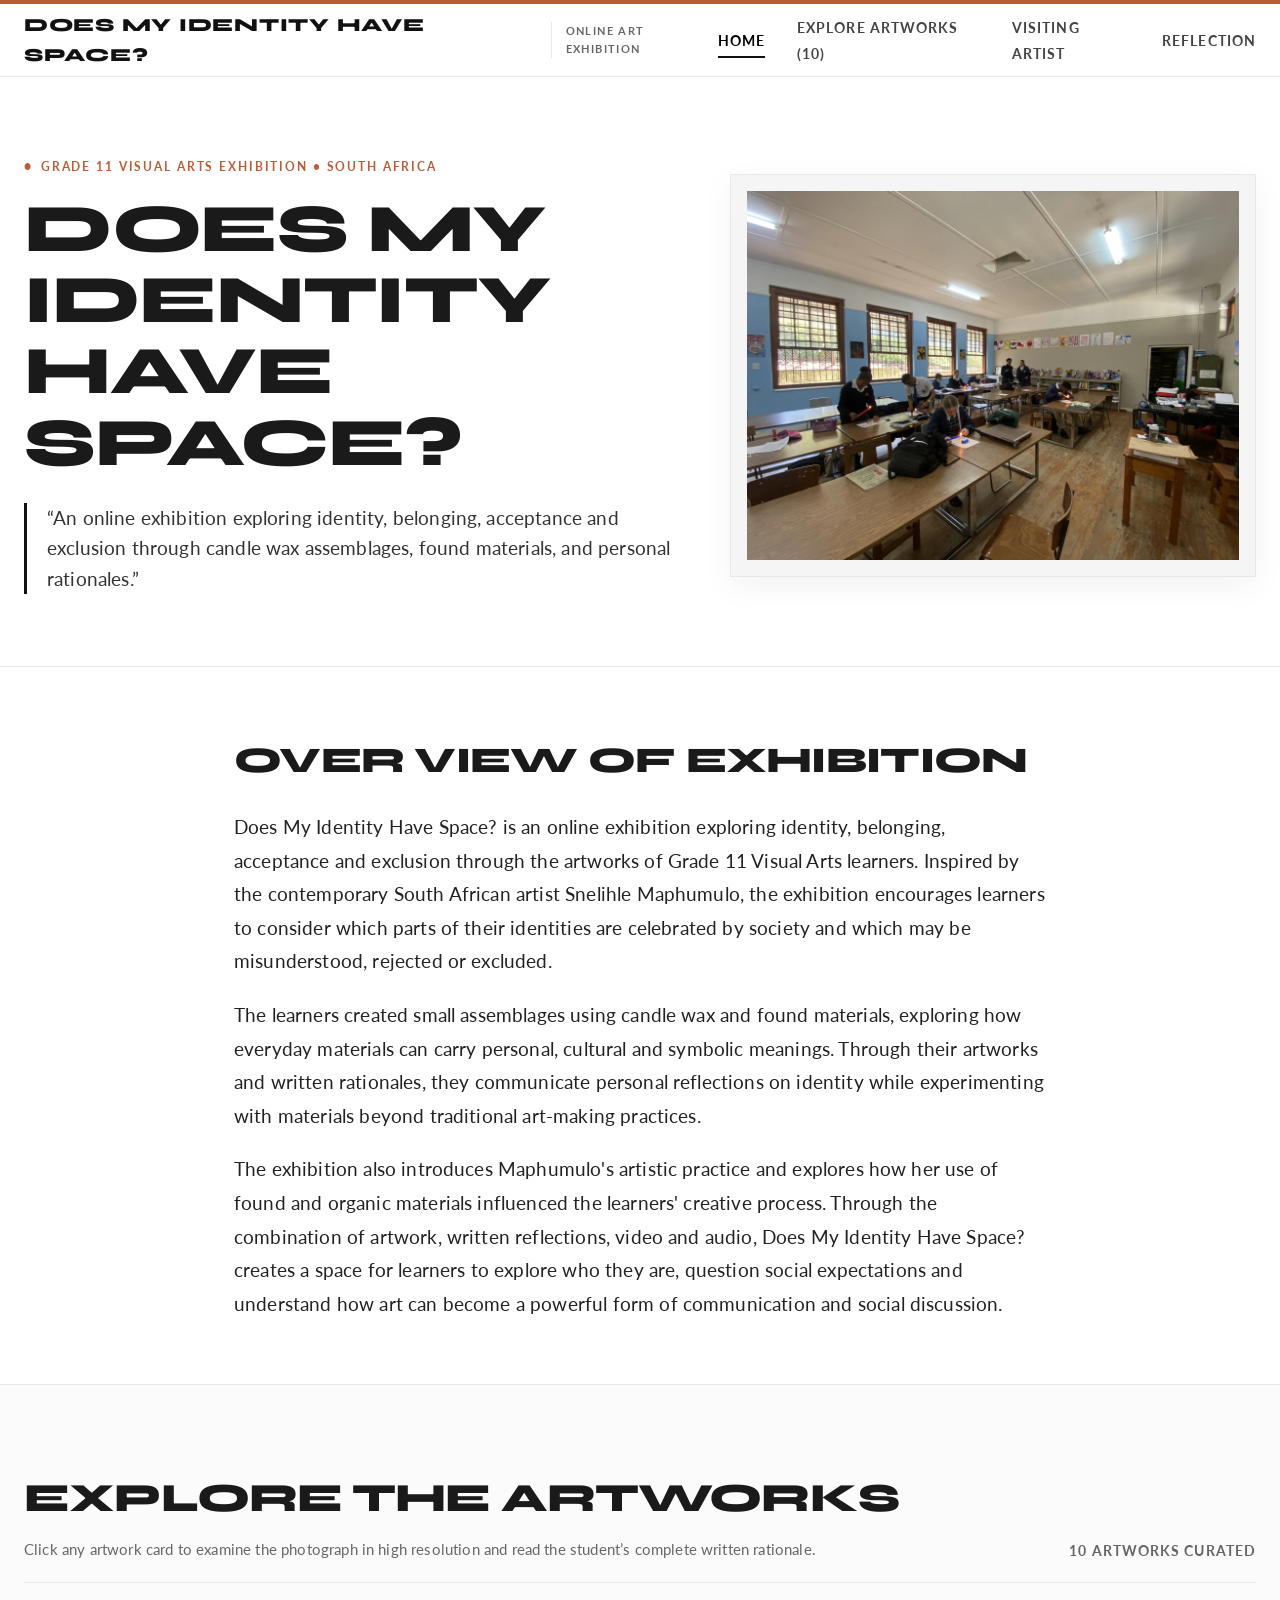
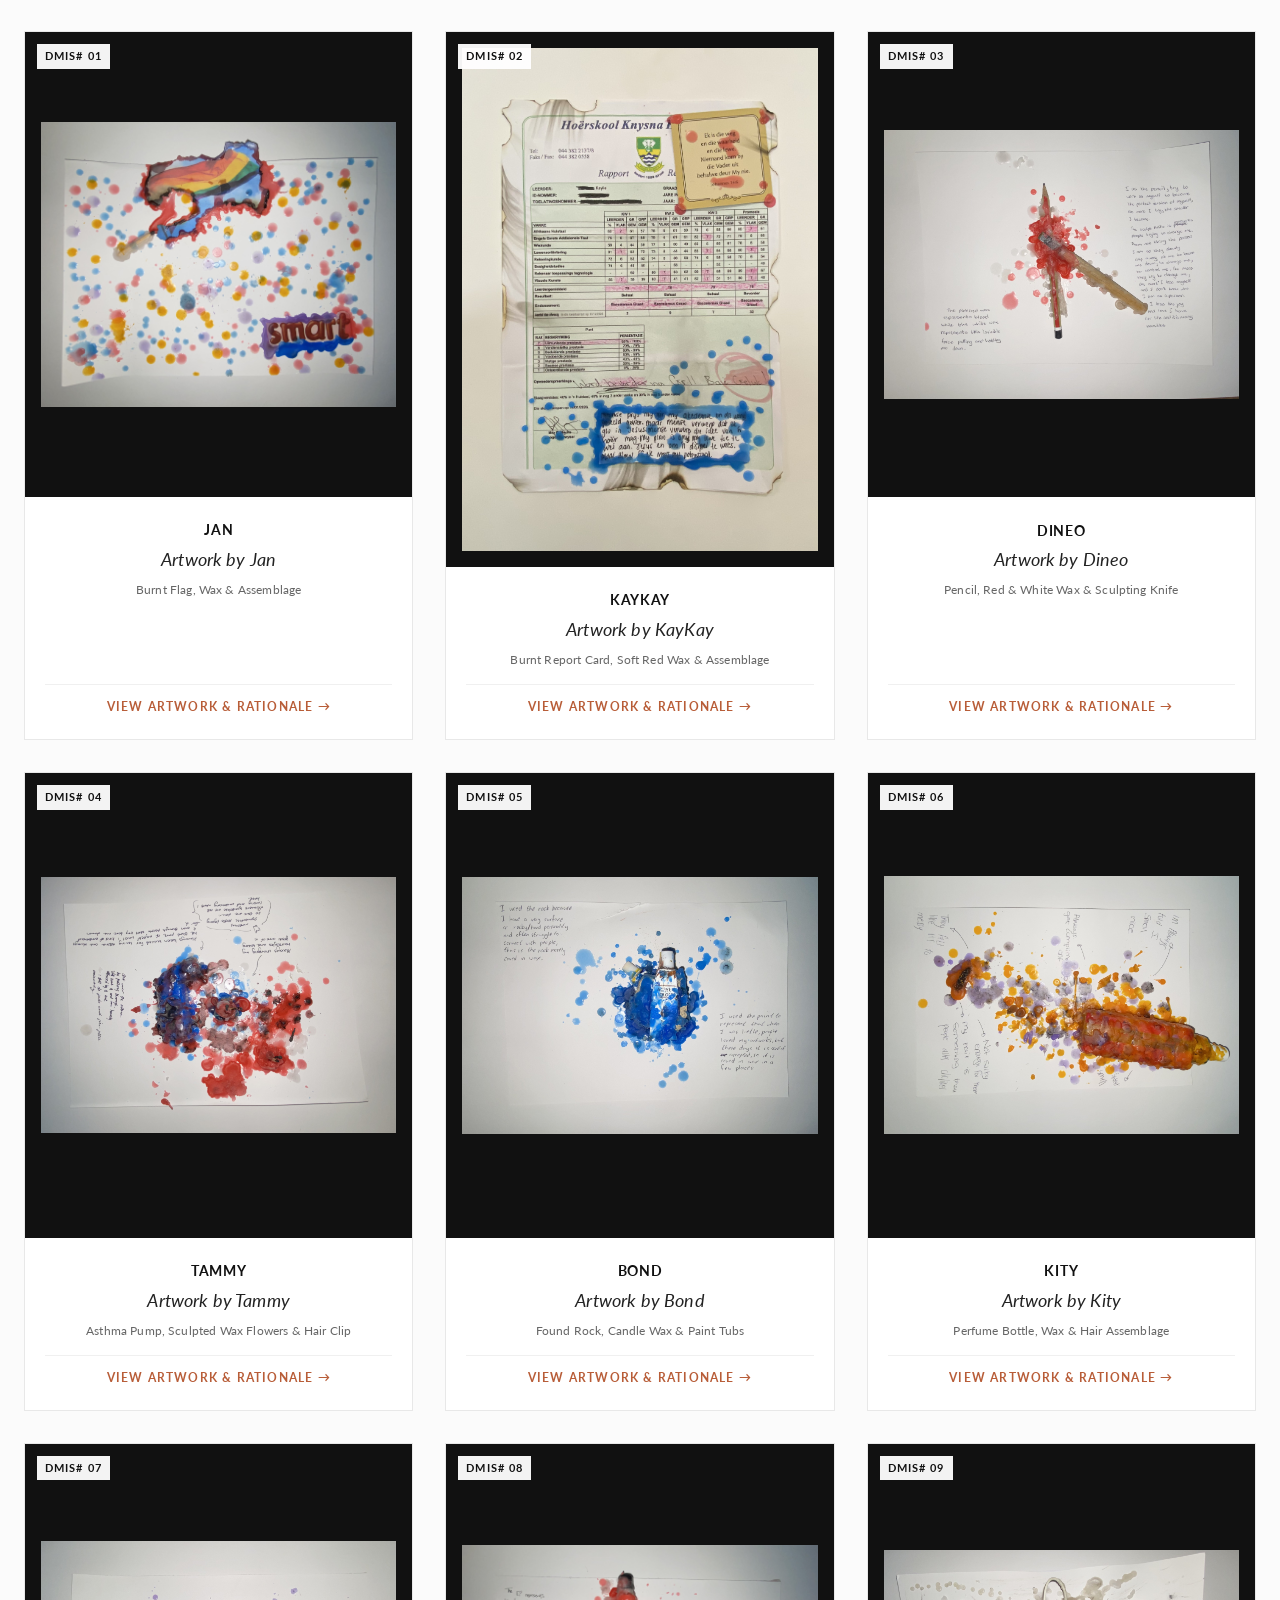
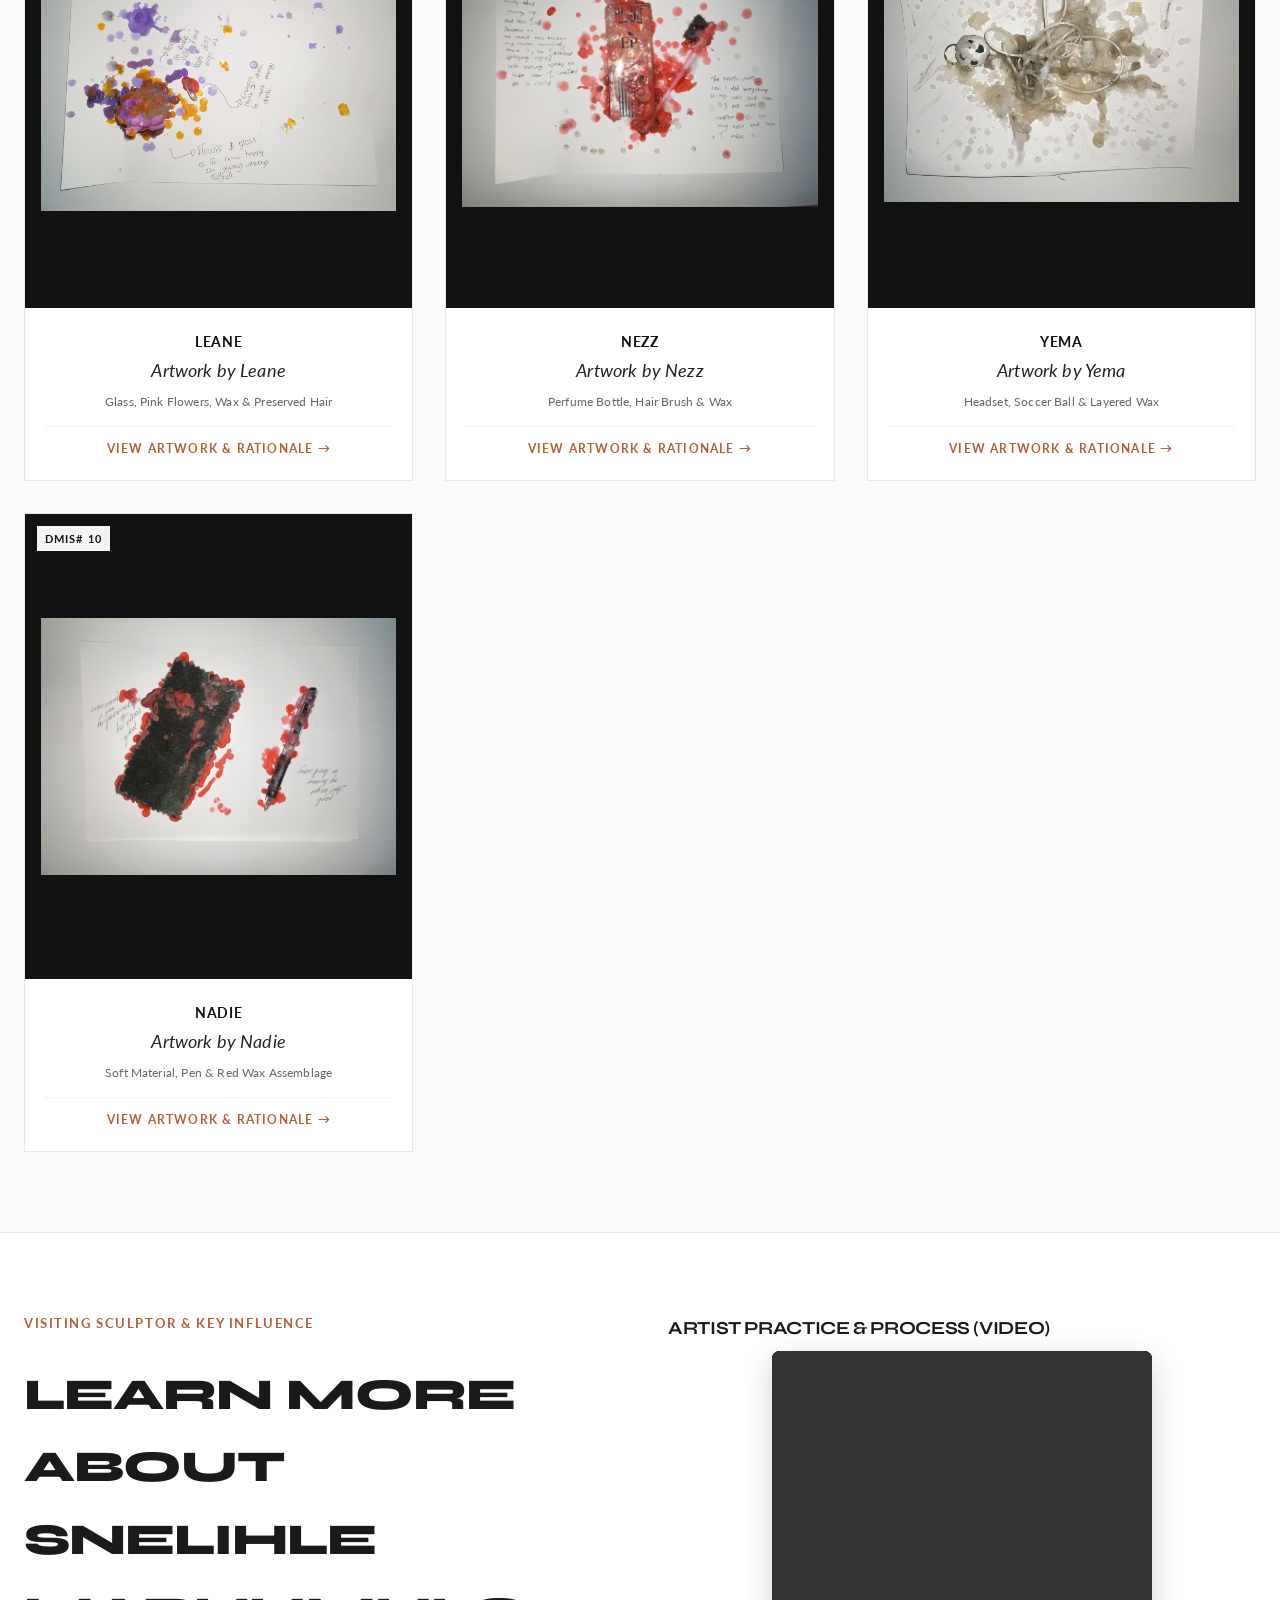
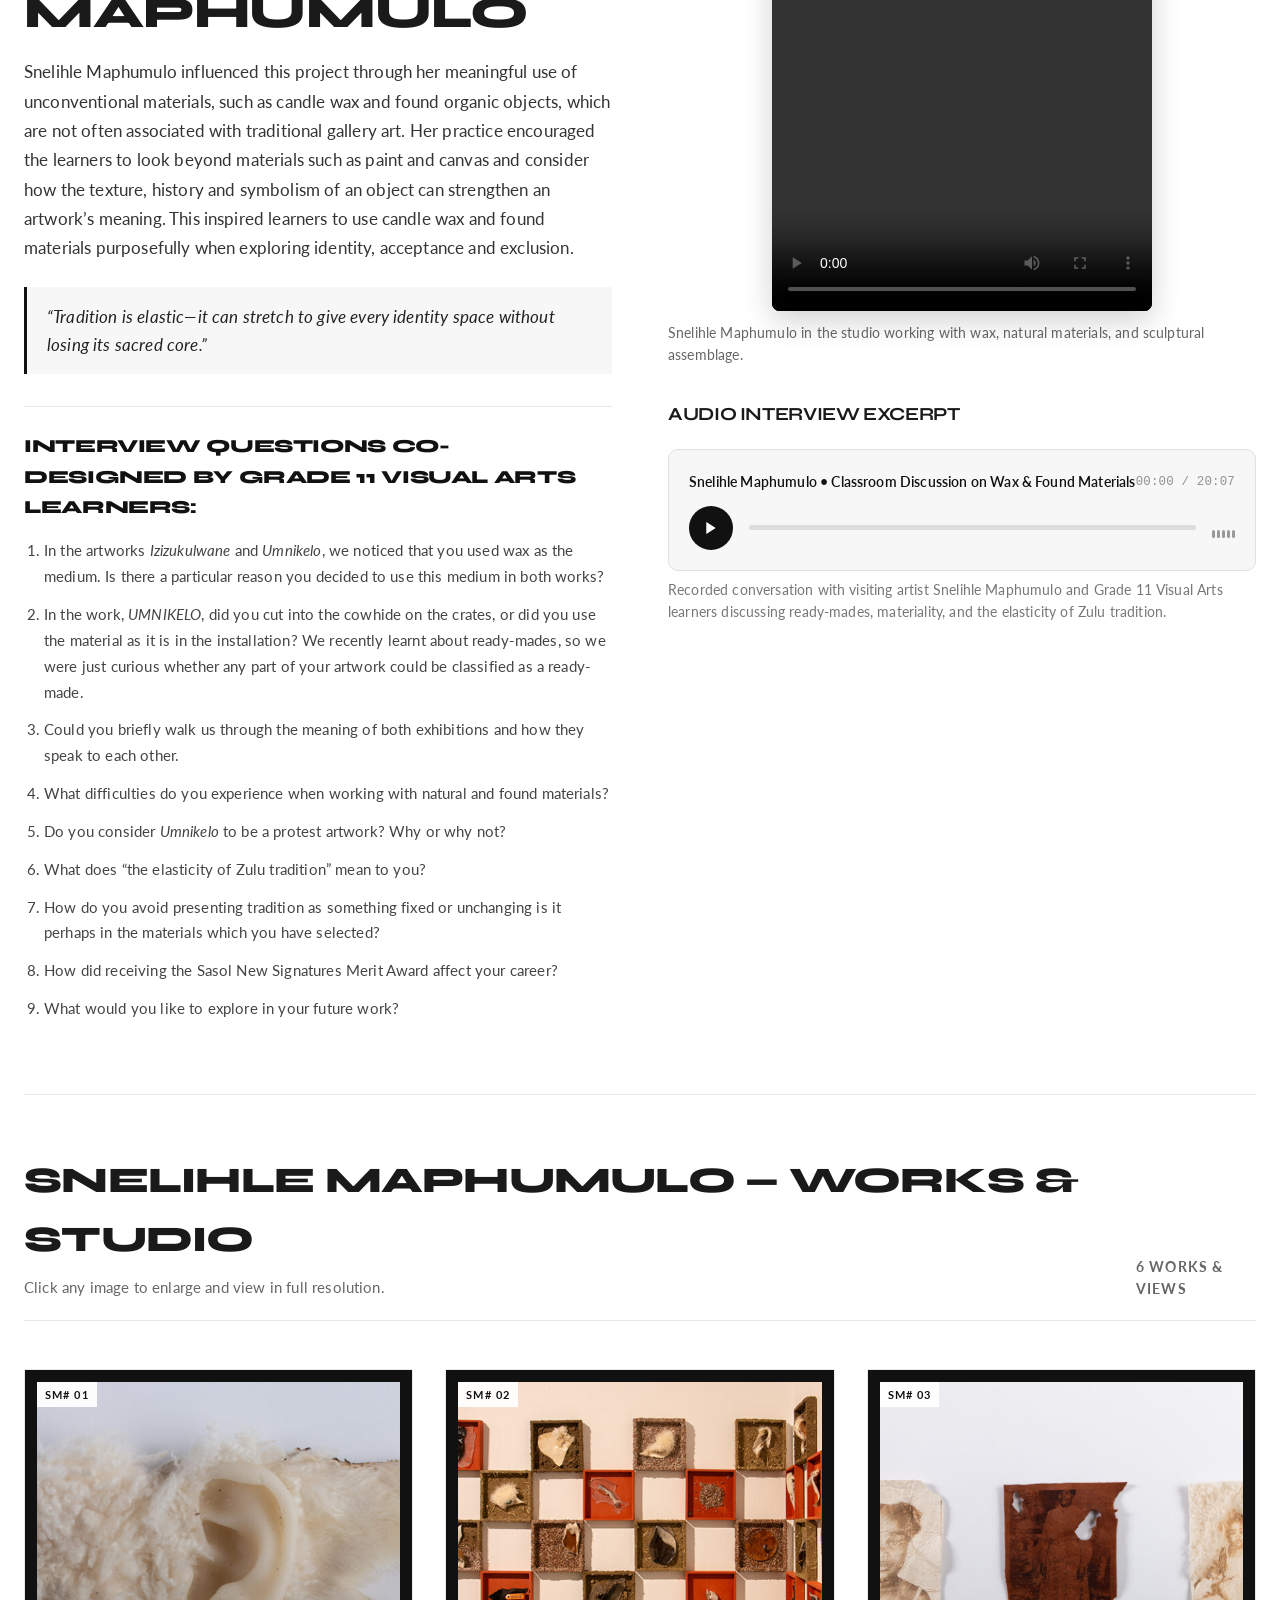
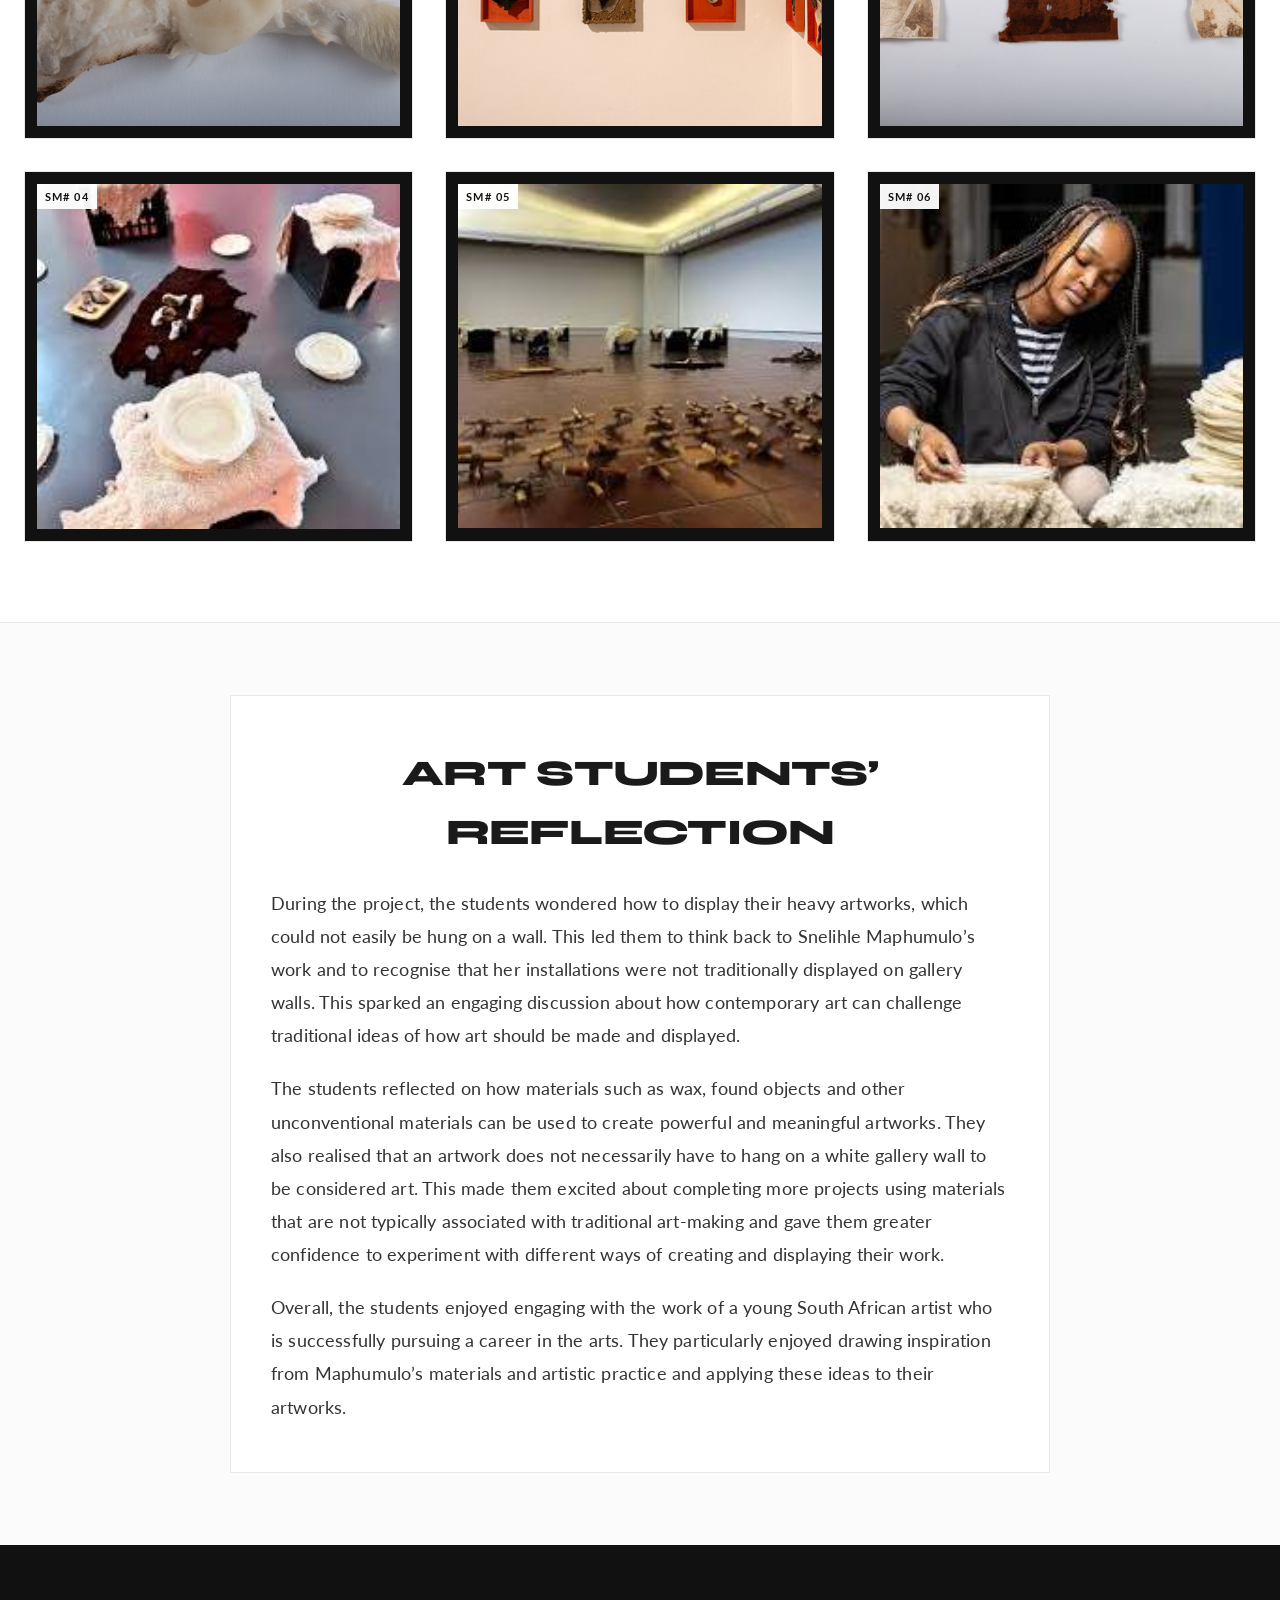
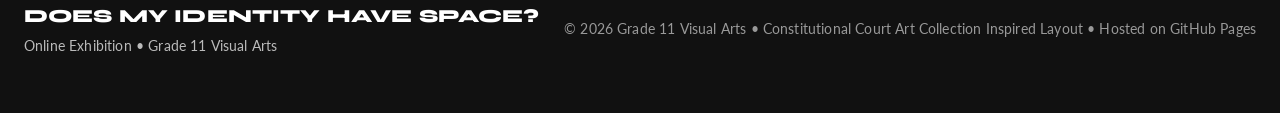
==== index-option1.html @ d1a99295 "Prepare site for GitHub Pages deployment" ====
<!DOCTYPE html>
<html lang="en">
<head>
  <meta charset="UTF-8">
  <meta name="viewport" content="width=device-width, initial-scale=1.0">
  <title>Does My Identity Have Space? | Online Exhibition</title>
  <meta name="description" content="Online exhibition exploring identity, belonging, acceptance and exclusion through the artworks of Grade 11 Visual Arts learners, inspired by sculptor Snelihle Maphumulo.">
  
  <!-- CSS Stylesheets -->
  <link rel="stylesheet" href="css/shared.css">
  <link rel="stylesheet" href="css/option1.css">
</head>
<body class="theme-option1">

  <!-- CCAC Top Brand Stripe -->
  <div class="ccac-top-stripe"></div>

  <!-- Clean Minimal Header -->
  <header class="ccac-header">
    <div class="container ccac-nav-inner">
      <a href="index-option1.html" class="ccac-brand">
        <span class="ccac-brand-logo">Does My Identity Have Space?</span>
        <span class="ccac-brand-badge">Online Art Exhibition</span>
      </a>

      <nav aria-label="Main Navigation">
        <ul class="ccac-nav-links">
          <li><a href="index-option1.html" class="active">Home</a></li>
          <li><a href="#artworks">Explore Artworks (10)</a></li>
          <li><a href="#artist">Visiting Artist</a></li>
          <li><a href="#reflection">Reflection</a></li>
        </ul>
      </nav>
    </div>
  </header>

  <!-- CCAC Inspired Minimal Hero -->
  <section class="ccac-hero" id="hero">
    <div class="container ccac-hero-grid">
      <div>
        <div class="ccac-kicker">
          <span>●</span> Grade 11 Visual Arts Exhibition • South Africa
        </div>
        <h1 class="ccac-hero-title">Does My Identity Have Space?</h1>
        <p class="ccac-hero-quote">
          “An online exhibition exploring identity, belonging, acceptance and exclusion through candle wax assemblages, found materials, and personal rationales.”
        </p>
      </div>

      <div class="ccac-hero-visual">
        <picture>
          <source srcset="assets/images/artist/top-image.webp" type="image/webp">
          <img src="assets/images/artist/top-image.jpg" alt="Grade 11 Visual Arts learners working with candle wax in the art studio">
        </picture>
      </div>
    </div>
  </section>

  <!-- Over View of Exhibition (Verbatim 3 Paragraphs from Document) -->
  <section class="ccac-overview" id="overview">
    <div class="container ccac-overview-inner">
      <h2>Over View of Exhibition</h2>
      <div style="display: flex; flex-direction: column; gap: 1.25rem;">
        <p class="ccac-overview-lead">
          Does My Identity Have Space? is an online exhibition exploring identity, belonging, acceptance and exclusion through the artworks of Grade 11 Visual Arts learners. Inspired by the contemporary South African artist Snelihle Maphumulo, the exhibition encourages learners to consider which parts of their identities are celebrated by society and which may be misunderstood, rejected or excluded.
        </p>
        <p class="ccac-overview-lead">
          The learners created small assemblages using candle wax and found materials, exploring how everyday materials can carry personal, cultural and symbolic meanings. Through their artworks and written rationales, they communicate personal reflections on identity while experimenting with materials beyond traditional art-making practices.
        </p>
        <p class="ccac-overview-lead">
          The exhibition also introduces Maphumulo's artistic practice and explores how her use of found and organic materials influenced the learners' creative process. Through the combination of artwork, written reflections, video and audio, Does My Identity Have Space? creates a space for learners to explore who they are, question social expectations and understand how art can become a powerful form of communication and social discussion.
        </p>
      </div>
    </div>
  </section>

  <!-- Explore the Artworks Section (10 Student Artworks with Verbatim Rationales) -->
  <section class="ccac-artworks-section" id="artworks">
    <div class="container">
      <div class="ccac-section-header">
        <div>
          <h2>Explore the Artworks</h2>
          <p style="color: var(--ccac-muted); font-size: 0.95rem; margin-top: 0.35rem;">
            Click any artwork card to examine the photograph in high resolution and read the student’s complete written rationale.
          </p>
        </div>
        <div class="ccac-section-count">
          10 Artworks Curated
        </div>
      </div>

      <div class="ccac-catalog-grid">

        <!-- Artwork 01: Jan -->
        <article class="ccac-card" data-artwork-id="01">
          <div class="ccac-card-media">
            <img src="assets/images/artworks/student-01-jan.jpg" alt="Artwork by Jan">
            <span class="ccac-card-id-tag">DMIS# 01</span>
          </div>
          <div class="ccac-card-body">
            <div class="ccac-card-artist">Jan</div>
            <div class="ccac-card-title">Artwork by Jan</div>
            <div class="ccac-card-medium">Burnt Flag, Wax &amp; Assemblage</div>
            <div class="ccac-card-action">View Artwork &amp; Rationale &rarr;</div>
          </div>
        </article>

        <!-- Artwork 02: KayKay -->
        <article class="ccac-card" data-artwork-id="02">
          <div class="ccac-card-media">
            <img src="assets/images/artworks/student-02-kaykay.jpg" alt="Artwork by KayKay">
            <span class="ccac-card-id-tag">DMIS# 02</span>
          </div>
          <div class="ccac-card-body">
            <div class="ccac-card-artist">KayKay</div>
            <div class="ccac-card-title">Artwork by KayKay</div>
            <div class="ccac-card-medium">Burnt Report Card, Soft Red Wax &amp; Assemblage</div>
            <div class="ccac-card-action">View Artwork &amp; Rationale &rarr;</div>
          </div>
        </article>

        <!-- Artwork 03: Dineo -->
        <article class="ccac-card" data-artwork-id="03">
          <div class="ccac-card-media">
            <img src="assets/images/artworks/student-03-dineo.jpg" alt="Artwork by Dineo">
            <span class="ccac-card-id-tag">DMIS# 03</span>
          </div>
          <div class="ccac-card-body">
            <div class="ccac-card-artist">Dineo</div>
            <div class="ccac-card-title">Artwork by Dineo</div>
            <div class="ccac-card-medium">Pencil, Red &amp; White Wax &amp; Sculpting Knife</div>
            <div class="ccac-card-action">View Artwork &amp; Rationale &rarr;</div>
          </div>
        </article>

        <!-- Artwork 04: Tammy -->
        <article class="ccac-card" data-artwork-id="04">
          <div class="ccac-card-media">
            <img src="assets/images/artworks/student-04-tammy.jpg" alt="Artwork by Tammy">
            <span class="ccac-card-id-tag">DMIS# 04</span>
          </div>
          <div class="ccac-card-body">
            <div class="ccac-card-artist">Tammy</div>
            <div class="ccac-card-title">Artwork by Tammy</div>
            <div class="ccac-card-medium">Asthma Pump, Sculpted Wax Flowers &amp; Hair Clip</div>
            <div class="ccac-card-action">View Artwork &amp; Rationale &rarr;</div>
          </div>
        </article>

        <!-- Artwork 05: Bond -->
        <article class="ccac-card" data-artwork-id="05">
          <div class="ccac-card-media">
            <img src="assets/images/artworks/student-05-bond.jpg" alt="Artwork by Bond">
            <span class="ccac-card-id-tag">DMIS# 05</span>
          </div>
          <div class="ccac-card-body">
            <div class="ccac-card-artist">Bond</div>
            <div class="ccac-card-title">Artwork by Bond</div>
            <div class="ccac-card-medium">Found Rock, Candle Wax &amp; Paint Tubs</div>
            <div class="ccac-card-action">View Artwork &amp; Rationale &rarr;</div>
          </div>
        </article>

        <!-- Artwork 06: Kity -->
        <article class="ccac-card" data-artwork-id="06">
          <div class="ccac-card-media">
            <img src="assets/images/artworks/student-06-kity.jpg" alt="Artwork by Kity">
            <span class="ccac-card-id-tag">DMIS# 06</span>
          </div>
          <div class="ccac-card-body">
            <div class="ccac-card-artist">Kity</div>
            <div class="ccac-card-title">Artwork by Kity</div>
            <div class="ccac-card-medium">Perfume Bottle, Wax &amp; Hair Assemblage</div>
            <div class="ccac-card-action">View Artwork &amp; Rationale &rarr;</div>
          </div>
        </article>

        <!-- Artwork 07: Leane -->
        <article class="ccac-card" data-artwork-id="07">
          <div class="ccac-card-media">
            <img src="assets/images/artworks/student-07-leane.jpg" alt="Artwork by Leane">
            <span class="ccac-card-id-tag">DMIS# 07</span>
          </div>
          <div class="ccac-card-body">
            <div class="ccac-card-artist">Leane</div>
            <div class="ccac-card-title">Artwork by Leane</div>
            <div class="ccac-card-medium">Glass, Pink Flowers, Wax &amp; Preserved Hair</div>
            <div class="ccac-card-action">View Artwork &amp; Rationale &rarr;</div>
          </div>
        </article>

        <!-- Artwork 08: Nezz -->
        <article class="ccac-card" data-artwork-id="08">
          <div class="ccac-card-media">
            <img src="assets/images/artworks/student-08-nezz.jpg" alt="Artwork by Nezz">
            <span class="ccac-card-id-tag">DMIS# 08</span>
          </div>
          <div class="ccac-card-body">
            <div class="ccac-card-artist">Nezz</div>
            <div class="ccac-card-title">Artwork by Nezz</div>
            <div class="ccac-card-medium">Perfume Bottle, Hair Brush &amp; Wax</div>
            <div class="ccac-card-action">View Artwork &amp; Rationale &rarr;</div>
          </div>
        </article>

        <!-- Artwork 09: Yema -->
        <article class="ccac-card" data-artwork-id="09">
          <div class="ccac-card-media">
            <img src="assets/images/artworks/student-09-yema.jpg" alt="Artwork by Yema">
            <span class="ccac-card-id-tag">DMIS# 09</span>
          </div>
          <div class="ccac-card-body">
            <div class="ccac-card-artist">Yema</div>
            <div class="ccac-card-title">Artwork by Yema</div>
            <div class="ccac-card-medium">Headset, Soccer Ball &amp; Layered Wax</div>
            <div class="ccac-card-action">View Artwork &amp; Rationale &rarr;</div>
          </div>
        </article>

        <!-- Artwork 10: Nadie -->
        <article class="ccac-card" data-artwork-id="10">
          <div class="ccac-card-media">
            <img src="assets/images/artworks/student-10-nadie.jpg" alt="Artwork by Nadie">
            <span class="ccac-card-id-tag">DMIS# 10</span>
          </div>
          <div class="ccac-card-body">
            <div class="ccac-card-artist">Nadie</div>
            <div class="ccac-card-title">Artwork by Nadie</div>
            <div class="ccac-card-medium">Soft Material, Pen &amp; Red Wax Assemblage</div>
            <div class="ccac-card-action">View Artwork &amp; Rationale &rarr;</div>
          </div>
        </article>

      </div>
    </div>
  </section>

  <!-- Visiting Artist Feature: Learn more about Snelihle Maphumulo -->
  <section class="ccac-artist-section" id="artist">
    <div class="container">
      <div class="ccac-artist-grid">
      
        <!-- Left Column: Artist Bio & Influence -->
        <div class="ccac-artist-info">
          <div class="ccac-artist-role">Visiting Sculptor &amp; Key Influence</div>
          <h2>Learn more about Snelihle Maphumulo</h2>
          
          <p>
            Snelihle Maphumulo influenced this project through her meaningful use of unconventional materials, such as candle wax and found organic objects, which are not often associated with traditional gallery art. Her practice encouraged the learners to look beyond materials such as paint and canvas and consider how the texture, history and symbolism of an object can strengthen an artwork’s meaning. This inspired learners to use candle wax and found materials purposefully when exploring identity, acceptance and exclusion.
          </p>

          <div class="ccac-quote-block">
            “Tradition is elastic—it can stretch to give every identity space without losing its sacred core.”
          </div>

          <!-- Student-Designed Interview Questions Accordion/List -->
          <div style="margin-top: 2rem; border-top: 1px solid var(--ccac-border); padding-top: 1.5rem;">
            <h3 style="font-size: 1.15rem; font-weight: 800; text-transform: uppercase; margin-bottom: 1rem; color: #111;">
              Interview Questions Co-Designed by Grade 11 Visual Arts Learners:
            </h3>
            <ol style="padding-left: 1.25rem; font-size: 0.95rem; line-height: 1.7; color: #444; display: flex; flex-direction: column; gap: 0.75rem;">
              <li>In the artworks <em>Izizukulwane</em> and <em>Umnikelo</em>, we noticed that you used wax as the medium. Is there a particular reason you decided to use this medium in both works?</li>
              <li>In the work, <em>UMNIKELO</em>, did you cut into the cowhide on the crates, or did you use the material as it is in the installation? We recently learnt about ready-mades, so we were just curious whether any part of your artwork could be classified as a ready-made.</li>
              <li>Could you briefly walk us through the meaning of both exhibitions and how they speak to each other.</li>
              <li>What difficulties do you experience when working with natural and found materials?</li>
              <li>Do you consider <em>Umnikelo</em> to be a protest artwork? Why or why not?</li>
              <li>What does “the elasticity of Zulu tradition” mean to you?</li>
              <li>How do you avoid presenting tradition as something fixed or unchanging is it perhaps in the materials which you have selected?</li>
              <li>How did receiving the Sasol New Signatures Merit Award affect your career?</li>
              <li>What would you like to explore in your future work?</li>
            </ol>
          </div>
        </div>

        <!-- Right Column: Media Embeds -->
        <div style="display: flex; flex-direction: column; gap: 2rem;">
          
          <!-- Video Player (Native Video: Video Sne making) -->
          <div>
            <h3 style="font-size: 1.15rem; font-weight: 700; margin-bottom: 0.5rem; text-transform: uppercase;">
              Artist Practice &amp; Process (Video)
            </h3>
            <div class="video-native-wrap">
              <video controls playsinline preload="metadata" class="ccac-video-player">
                <source src="assets/video/video-sne-making.mp4" type="video/mp4">
                <source src="assets/video/Video Sne making .mov" type="video/quicktime">
                Your browser does not support the video tag.
              </video>
            </div>
            <p style="font-size: 0.85rem; color: #666; margin-top: 0.65rem;">
              Snelihle Maphumulo in the studio working with wax, natural materials, and sculptural assemblage.
            </p>
          </div>

          <!-- Audio Player -->
          <div>
            <h3 style="font-size: 1.15rem; font-weight: 700; margin-bottom: 0.5rem; text-transform: uppercase;">
              Audio Interview Excerpt
            </h3>
            <div class="custom-audio-player" style="background: #f7f7f7; border-color: #e0e0e0; color: #111;">
              <audio preload="metadata" src="assets/audio/artist-interview-excerpt.mp3"></audio>
              <div class="audio-player-header">
                <div class="audio-track-title" style="color: #111;">Snelihle Maphumulo • Classroom Discussion on Wax &amp; Found Materials</div>
                <div class="audio-track-duration" style="color: #666;">00:00 / 20:07</div>
              </div>
              <div class="audio-controls-row">
                <button class="audio-play-btn" style="background: #111; color: #fff;" aria-label="Play Audio">
                  <svg width="16" height="16" viewBox="0 0 24 24" fill="currentColor"><polygon points="5,3 19,12 5,21"></polygon></svg>
                </button>
                <div class="audio-progress-container">
                  <div class="audio-progress-bar" style="background: #ddd;">
                    <div class="audio-progress-fill" style="background: var(--ccac-accent);"></div>
                  </div>
                </div>
                <div class="audio-waves">
                  <div class="audio-wave-bar" style="background: #999;"></div>
                  <div class="audio-wave-bar" style="background: #999;"></div>
                  <div class="audio-wave-bar" style="background: #999;"></div>
                  <div class="audio-wave-bar" style="background: #999;"></div>
                  <div class="audio-wave-bar" style="background: #999;"></div>
                </div>
              </div>
            </div>
            <p style="font-size: 0.85rem; color: #777; margin-top: 0.5rem;">
              Recorded conversation with visiting artist Snelihle Maphumulo and Grade 11 Visual Arts learners discussing ready-mades, materiality, and the elasticity of Zulu tradition.
            </p>
          </div>

        </div>
      </div>

      <!-- Snelihle Maphumulo Featured Works Gallery -->
      <div class="ccac-artist-gallery" style="margin-top: 4.5rem; border-top: 1px solid var(--ccac-border); padding-top: 3.5rem;">
        <div class="ccac-section-header">
          <div>
            <h3 style="font-size: 2.25rem; font-weight: 800; text-transform: uppercase;">
              Snelihle Maphumulo — Works &amp; Studio
            </h3>
            <p style="color: var(--ccac-muted); font-size: 0.95rem; margin-top: 0.35rem;">
              Click any image to enlarge and view in full resolution.
            </p>
          </div>
          <div class="ccac-section-count">
            6 Works &amp; Views
          </div>
        </div>

        <div class="ccac-catalog-grid">

          <!-- 01: Ear Sculpture -->
          <article class="ccac-card ccac-card-image-only" data-artist-work-id="s01">
            <div class="ccac-card-media">
              <img src="assets/images/artist/sne-01-ear-sculpture.jpg" alt="Izizukulwane (Detail: Sculpted Ear)">
              <span class="ccac-card-id-tag">SM# 01</span>
              <div class="ccac-card-zoom-hint">
                <svg width="18" height="18" viewBox="0 0 24 24" fill="none" stroke="currentColor" stroke-width="2"><circle cx="11" cy="11" r="8"></circle><line x1="21" y1="21" x2="16.65" y2="16.65"></line><line x1="11" y1="8" x2="11" y2="14"></line><line x1="8" y1="11" x2="14" y2="11"></line></svg>
                <span>Enlarge</span>
              </div>
            </div>
          </article>

          <!-- 02: Izizukulwane Installation -->
          <article class="ccac-card ccac-card-image-only" data-artist-work-id="s02">
            <div class="ccac-card-media">
              <img src="assets/images/artist/sne-02-izizukulwane.jpg" alt="Izizukulwane Installation View">
              <span class="ccac-card-id-tag">SM# 02</span>
              <div class="ccac-card-zoom-hint">
                <svg width="18" height="18" viewBox="0 0 24 24" fill="none" stroke="currentColor" stroke-width="2"><circle cx="11" cy="11" r="8"></circle><line x1="21" y1="21" x2="16.65" y2="16.65"></line><line x1="11" y1="8" x2="11" y2="14"></line><line x1="8" y1="11" x2="14" y2="11"></line></svg>
                <span>Enlarge</span>
              </div>
            </div>
          </article>

          <!-- 03: Photo Transfers on Hide -->
          <article class="ccac-card ccac-card-image-only" data-artist-work-id="s03">
            <div class="ccac-card-media">
              <img src="assets/images/artist/sne-03-photo-transfers.jpg" alt="Family Archive Photo Transfers on Hide">
              <span class="ccac-card-id-tag">SM# 03</span>
              <div class="ccac-card-zoom-hint">
                <svg width="18" height="18" viewBox="0 0 24 24" fill="none" stroke="currentColor" stroke-width="2"><circle cx="11" cy="11" r="8"></circle><line x1="21" y1="21" x2="16.65" y2="16.65"></line><line x1="11" y1="8" x2="11" y2="14"></line><line x1="8" y1="11" x2="14" y2="11"></line></svg>
                <span>Enlarge</span>
              </div>
            </div>
          </article>

          <!-- 04: UMNIKELO Detail -->
          <article class="ccac-card ccac-card-image-only" data-artist-work-id="s04">
            <div class="ccac-card-media">
              <img src="assets/images/artist/sne-04-umnikelo-detail.jpg" alt="UMNIKELO (Offering — Detail)">
              <span class="ccac-card-id-tag">SM# 04</span>
              <div class="ccac-card-zoom-hint">
                <svg width="18" height="18" viewBox="0 0 24 24" fill="none" stroke="currentColor" stroke-width="2"><circle cx="11" cy="11" r="8"></circle><line x1="21" y1="21" x2="16.65" y2="16.65"></line><line x1="11" y1="8" x2="11" y2="14"></line><line x1="8" y1="11" x2="14" y2="11"></line></svg>
                <span>Enlarge</span>
              </div>
            </div>
          </article>

          <!-- 05: UMNIKELO Installation -->
          <article class="ccac-card ccac-card-image-only" data-artist-work-id="s05">
            <div class="ccac-card-media">
              <img src="assets/images/artist/sne-05-umnikelo-installation.jpg" alt="UMNIKELO (Floor Installation)">
              <span class="ccac-card-id-tag">SM# 05</span>
              <div class="ccac-card-zoom-hint">
                <svg width="18" height="18" viewBox="0 0 24 24" fill="none" stroke="currentColor" stroke-width="2"><circle cx="11" cy="11" r="8"></circle><line x1="21" y1="21" x2="16.65" y2="16.65"></line><line x1="11" y1="8" x2="11" y2="14"></line><line x1="8" y1="11" x2="14" y2="11"></line></svg>
                <span>Enlarge</span>
              </div>
            </div>
          </article>

          <!-- 06: Studio Portrait -->
          <article class="ccac-card ccac-card-image-only" data-artist-work-id="s06">
            <div class="ccac-card-media">
              <img src="assets/images/artist/sne-06-portrait-studio.jpg" alt="Snelihle Maphumulo in the Studio">
              <span class="ccac-card-id-tag">SM# 06</span>
              <div class="ccac-card-zoom-hint">
                <svg width="18" height="18" viewBox="0 0 24 24" fill="none" stroke="currentColor" stroke-width="2"><circle cx="11" cy="11" r="8"></circle><line x1="21" y1="21" x2="16.65" y2="16.65"></line><line x1="11" y1="8" x2="11" y2="14"></line><line x1="8" y1="11" x2="14" y2="11"></line></svg>
                <span>Enlarge</span>
              </div>
            </div>
          </article>

        </div>
      </div>
    </div>
  </section>

  <!-- Reflection Section (Verbatim from Art Students' Reflection in Document) -->
  <section class="ccac-reflection" id="reflection">
    <div class="container">
      <div class="ccac-reflection-card">
        <h2>Art Students’ Reflection</h2>
        
        <div style="text-align: left; display: flex; flex-direction: column; gap: 1.25rem; margin-top: 1.5rem;">
          <p>
            During the project, the students wondered how to display their heavy artworks, which could not easily be hung on a wall. This led them to think back to Snelihle Maphumulo’s work and to recognise that her installations were not traditionally displayed on gallery walls. This sparked an engaging discussion about how contemporary art can challenge traditional ideas of how art should be made and displayed.
          </p>
          <p>
            The students reflected on how materials such as wax, found objects and other unconventional materials can be used to create powerful and meaningful artworks. They also realised that an artwork does not necessarily have to hang on a white gallery wall to be considered art. This made them excited about completing more projects using materials that are not typically associated with traditional art-making and gave them greater confidence to experiment with different ways of creating and displaying their work.
          </p>
          <p>
            Overall, the students enjoyed engaging with the work of a young South African artist who is successfully pursuing a career in the arts. They particularly enjoyed drawing inspiration from Maphumulo’s materials and artistic practice and applying these ideas to their artworks.
          </p>
        </div>
      </div>
    </div>
  </section>

  <!-- Clean Minimal Footer -->
  <footer class="ccac-footer" id="footer">
    <div class="container ccac-footer-inner">
      <div>
        <div style="font-family: var(--font-heading); font-size: 1.15rem; font-weight: 800; color: #fff; text-transform: uppercase;">
          Does My Identity Have Space?
        </div>
        <p style="margin-top: 0.25rem; color: #bbb;">
          Online Exhibition • Grade 11 Visual Arts
        </p>
      </div>
      <div>
        &copy; 2026 Grade 11 Visual Arts • Constitutional Court Art Collection Inspired Layout • Hosted on GitHub Pages
      </div>
    </div>
  </footer>

  <!-- Modal Lightbox / Artwork Rationale Viewer -->
  <div class="modal-overlay" id="artworkModal" role="dialog" aria-modal="true" aria-labelledby="modalTitle">
    <!-- Floating Prev/Next Buttons for Image-Only Mode -->
    <button class="modal-floating-btn modal-float-prev" id="modalFloatPrev" aria-label="Previous Image">&#8592;</button>
    <button class="modal-floating-btn modal-float-next" id="modalFloatNext" aria-label="Next Image">&#8594;</button>

    <div class="modal-card">
      <button class="modal-close-btn" id="modalCloseBtn" aria-label="Close">&times;</button>
      <div class="modal-image-col">
        <img id="modalImg" src="" alt="Artwork detailed view">
      </div>
      <div class="modal-content-col">
        <div>
          <div class="modal-meta-top">
            <span class="modal-artwork-num" id="modalNum">Artwork 01 of 10</span>
            <span class="modal-student-name" id="modalStudent">Student Artist</span>
          </div>
          <h2 class="modal-artwork-title" id="modalTitle">Artwork Title</h2>
          <div class="modal-artwork-medium" id="modalMedium">Medium</div>
          <div class="modal-rationale-heading">Student Written Rationale</div>
          <p class="modal-rationale-text" id="modalRationale">Rationale text will appear here.</p>
          <div class="modal-quote-box" id="modalQuote">“Student quote.”</div>
        </div>
        <div class="modal-nav-footer">
          <button class="modal-nav-btn" id="modalPrevBtn">&larr; Previous</button>
          <button class="modal-nav-btn" id="modalNextBtn">Next &rarr;</button>
        </div>
      </div>
    </div>
  </div>

  <script src="js/main.js"></script>
</body>
</html>
---- css/shared.css ----
/* ==========================================================================
   SHARED STYLES & FOUNDATIONS
   "Does My Identity Have Space?" Online Exhibition
   ========================================================================== */

/* Modern CSS Reset */
*, *::before, *::after {
  box-sizing: border-box;
  margin: 0;
  padding: 0;
}

html {
  scroll-behavior: smooth;
  -webkit-font-smoothing: antialiased;
  -moz-osx-font-smoothing: grayscale;
}

body {
  min-height: 100vh;
  line-height: 1.65;
  font-family: 'Inter', -apple-system, BlinkMacSystemFont, 'Segoe UI', Roboto, sans-serif;
  overflow-x: hidden;
}

img, svg {
  display: block;
  max-width: 100%;
  height: auto;
}

a {
  color: inherit;
  text-decoration: none;
  transition: all 0.25s ease;
}

button {
  font-family: inherit;
  cursor: pointer;
  border: none;
  background: none;
}

/* Accessible Screen Reader Only */
.sr-only {
  position: absolute;
  width: 1px;
  height: 1px;
  padding: 0;
  margin: -1px;
  overflow: hidden;
  clip: rect(0, 0, 0, 0);
  white-space: nowrap;
  border: 0;
}

/* Container */
.container {
  width: 100%;
  max-width: 1280px;
  margin: 0 auto;
  padding: 0 1.5rem;
}

.container-narrow {
  width: 100%;
  max-width: 960px;
  margin: 0 auto;
  padding: 0 1.5rem;
}

/* Section Spacing */
.section-padding {
  padding: 5rem 0;
}

@media (min-width: 768px) {
  .section-padding {
    padding: 7rem 0;
  }
}

/* ==========================================================================
   OPTION PREVIEW SWITCHER BAR
   ========================================================================== */
.preview-bar {
  position: fixed;
  bottom: 1.25rem;
  left: 50%;
  transform: translateX(-50%);
  z-index: 9999;
  background: rgba(18, 18, 20, 0.94);
  backdrop-filter: blur(12px);
  -webkit-backdrop-filter: blur(12px);
  border: 1px solid rgba(255, 255, 255, 0.15);
  border-radius: 9999px;
  padding: 0.45rem 0.6rem;
  box-shadow: 0 16px 40px rgba(0, 0, 0, 0.5), 0 0 0 1px rgba(255, 255, 255, 0.08);
  display: flex;
  align-items: center;
  gap: 0.5rem;
  transition: all 0.3s ease;
  max-width: 95vw;
}

.preview-bar-label {
  font-size: 0.72rem;
  font-weight: 700;
  text-transform: uppercase;
  letter-spacing: 0.08em;
  color: #a0a0ab;
  padding-left: 0.75rem;
  padding-right: 0.35rem;
  white-space: nowrap;
}

.preview-pill-group {
  display: flex;
  align-items: center;
  gap: 0.35rem;
  background: rgba(255, 255, 255, 0.06);
  padding: 0.2rem;
  border-radius: 9999px;
}

.preview-pill {
  font-size: 0.8rem;
  font-weight: 600;
  color: #d1d1db;
  padding: 0.45rem 0.95rem;
  border-radius: 9999px;
  display: inline-flex;
  align-items: center;
  gap: 0.4rem;
  transition: all 0.2s ease;
  white-space: nowrap;
}

.preview-pill:hover {
  color: #ffffff;
  background: rgba(255, 255, 255, 0.12);
}

.preview-pill.active {
  background: #ffffff;
  color: #111113;
  box-shadow: 0 2px 8px rgba(0, 0, 0, 0.2);
}

.preview-pill .dot {
  width: 6px;
  height: 6px;
  border-radius: 50%;
  background: currentColor;
}

.preview-bar-badge {
  font-size: 0.7rem;
  color: #c59b27;
  background: rgba(197, 155, 39, 0.15);
  border: 1px solid rgba(197, 155, 39, 0.3);
  padding: 0.25rem 0.6rem;
  border-radius: 9999px;
  white-space: nowrap;
  display: none;
}

@media (min-width: 860px) {
  .preview-bar-badge {
    display: inline-block;
  }
}

/* ==========================================================================
   MODAL LIGHTBOX / ARTWORK RATIONALE VIEWER
   ========================================================================== */
.modal-overlay {
  position: fixed;
  inset: 0;
  background: rgba(10, 8, 7, 0.88);
  backdrop-filter: blur(8px);
  -webkit-backdrop-filter: blur(8px);
  z-index: 10000;
  display: flex;
  align-items: center;
  justify-content: center;
  padding: 1.5rem;
  opacity: 0;
  visibility: hidden;
  transition: opacity 0.3s ease, visibility 0.3s ease;
}

.modal-overlay.active {
  opacity: 1;
  visibility: visible;
}

.modal-card {
  background: #ffffff;
  color: #181412;
  width: 100%;
  max-width: 1060px;
  max-height: 90vh;
  border-radius: 12px;
  overflow: hidden;
  display: grid;
  grid-template-columns: 1fr;
  box-shadow: 0 25px 50px -12px rgba(0, 0, 0, 0.5);
  transform: translateY(20px) scale(0.98);
  transition: transform 0.3s cubic-bezier(0.16, 1, 0.3, 1);
  position: relative;
}

@media (min-width: 860px) {
  .modal-card {
    grid-template-columns: 1.1fr 1fr;
  }
}

.modal-overlay.active .modal-card {
  transform: translateY(0) scale(1);
}

.modal-image-col {
  background: #110e0c;
  display: flex;
  align-items: center;
  justify-content: center;
  padding: 2rem;
  position: relative;
}

.modal-image-col img {
  max-height: 65vh;
  object-fit: contain;
  border-radius: 4px;
  box-shadow: 0 10px 30px rgba(0, 0, 0, 0.4);
}

.modal-content-col {
  padding: 2.5rem 2rem;
  overflow-y: auto;
  display: flex;
  flex-direction: column;
  justify-content: space-between;
}

.modal-close-btn {
  position: absolute;
  top: 1rem;
  right: 1rem;
  width: 38px;
  height: 38px;
  border-radius: 50%;
  background: rgba(0, 0, 0, 0.08);
  color: #333;
  display: flex;
  align-items: center;
  justify-content: center;
  font-size: 1.25rem;
  transition: background 0.2s ease, transform 0.2s ease;
  z-index: 10;
}

.modal-close-btn:hover {
  background: rgba(0, 0, 0, 0.15);
  transform: rotate(90deg);
}

.modal-meta-top {
  display: flex;
  align-items: center;
  justify-content: space-between;
  margin-bottom: 0.75rem;
}

.modal-artwork-num {
  font-size: 0.8rem;
  font-weight: 700;
  letter-spacing: 0.1em;
  text-transform: uppercase;
  color: #c29b38;
}

.modal-student-name {
  font-size: 0.95rem;
  font-weight: 600;
  color: #555;
}

.modal-artwork-title {
  font-size: 1.85rem;
  line-height: 1.2;
  margin-bottom: 0.5rem;
  font-weight: 700;
}

.modal-artwork-medium {
  font-size: 0.88rem;
  color: #777;
  margin-bottom: 1.5rem;
  padding-bottom: 1rem;
  border-bottom: 1px solid #eee;
}

.modal-rationale-heading {
  font-size: 0.8rem;
  text-transform: uppercase;
  letter-spacing: 0.08em;
  font-weight: 700;
  color: #333;
  margin-bottom: 0.5rem;
}

.modal-rationale-text {
  font-size: 0.96rem;
  line-height: 1.7;
  color: #3f3f46;
  margin-bottom: 1.5rem;
}

.modal-quote-box {
  background: #fbf9f6;
  border-left: 3px solid #c29b38;
  padding: 1rem 1.25rem;
  border-radius: 0 6px 6px 0;
  font-style: italic;
  font-size: 0.92rem;
  color: #4a453e;
  margin-bottom: 1.75rem;
}

.modal-nav-footer {
  display: flex;
  align-items: center;
  justify-content: space-between;
  padding-top: 1rem;
  border-top: 1px solid #eee;
}

.modal-nav-btn {
  font-size: 0.85rem;
  font-weight: 600;
  display: inline-flex;
  align-items: center;
  gap: 0.4rem;
  color: #111;
  padding: 0.5rem 0.85rem;
  border-radius: 6px;
  background: #f4f4f5;
  transition: background 0.2s ease;
}

.modal-nav-btn:hover {
  background: #e4e4e7;
}

/* --------------------------------------------------------------------------
   Image-Only Lightbox Mode (Artist Gallery - Blow Up Image Only, No Descriptions)
   -------------------------------------------------------------------------- */
.modal-overlay.image-only-mode {
  padding: 1rem;
  background: rgba(0, 0, 0, 0.94);
}

.modal-overlay.image-only-mode .modal-card {
  background: transparent;
  box-shadow: none;
  border-radius: 0;
  max-width: 95vw;
  max-height: 92vh;
  display: flex;
  align-items: center;
  justify-content: center;
  overflow: visible;
  grid-template-columns: 1fr;
}

.modal-overlay.image-only-mode .modal-content-col {
  display: none !important;
}

.modal-overlay.image-only-mode .modal-image-col {
  background: transparent;
  padding: 0;
  width: 100%;
  height: 100%;
  display: flex;
  align-items: center;
  justify-content: center;
}

.modal-overlay.image-only-mode .modal-image-col img {
  max-width: 90vw;
  max-height: 88vh;
  width: auto;
  height: auto;
  object-fit: contain;
  border-radius: 6px;
  box-shadow: 0 25px 60px rgba(0, 0, 0, 0.85);
  animation: zoomInLight 0.25s cubic-bezier(0.16, 1, 0.3, 1);
}

@keyframes zoomInLight {
  from {
    opacity: 0;
    transform: scale(0.95);
  }
  to {
    opacity: 1;
    transform: scale(1);
  }
}

.modal-overlay.image-only-mode .modal-close-btn {
  top: 1.25rem;
  right: 1.25rem;
  width: 44px;
  height: 44px;
  font-size: 1.75rem;
  background: rgba(255, 255, 255, 0.18);
  color: #ffffff;
  border: 1px solid rgba(255, 255, 255, 0.3);
  backdrop-filter: blur(8px);
  -webkit-backdrop-filter: blur(8px);
}

.modal-overlay.image-only-mode .modal-close-btn:hover {
  background: rgba(255, 255, 255, 0.35);
  color: #fff;
  transform: scale(1.1);
}

/* Floating Prev/Next Navigation for Image-Only Mode */
.modal-floating-btn {
  display: none;
  position: fixed;
  top: 50%;
  transform: translateY(-50%);
  width: 48px;
  height: 48px;
  border-radius: 50%;
  background: rgba(255, 255, 255, 0.16);
  color: #ffffff;
  border: 1px solid rgba(255, 255, 255, 0.28);
  font-size: 1.35rem;
  align-items: center;
  justify-content: center;
  cursor: pointer;
  z-index: 10002;
  backdrop-filter: blur(8px);
  -webkit-backdrop-filter: blur(8px);
  transition: background 0.2s ease, transform 0.2s ease;
}

.modal-floating-btn:hover {
  background: rgba(255, 255, 255, 0.35);
  transform: translateY(-50%) scale(1.1);
}

.modal-float-prev {
  left: 1.5rem;
}

.modal-float-next {
  right: 1.5rem;
}

.modal-overlay.image-only-mode.active .modal-floating-btn {
  display: flex;
}

@media (max-width: 640px) {
  .modal-floating-btn {
    width: 40px;
    height: 40px;
    font-size: 1.1rem;
  }
  .modal-float-prev {
    left: 0.5rem;
  }
  .modal-float-next {
    right: 0.5rem;
  }
}

/* ==========================================================================
   AUDIO PLAYER WIDGET
   ========================================================================== */
.custom-audio-player {
  background: rgba(255, 255, 255, 0.05);
  border: 1px solid rgba(255, 255, 255, 0.12);
  border-radius: 10px;
  padding: 1.25rem;
  margin-top: 1.25rem;
}

.audio-player-header {
  display: flex;
  align-items: center;
  justify-content: space-between;
  margin-bottom: 0.75rem;
}

.audio-track-title {
  font-size: 0.9rem;
  font-weight: 600;
  display: flex;
  align-items: center;
  gap: 0.5rem;
}

.audio-track-duration {
  font-size: 0.78rem;
  opacity: 0.7;
  font-family: monospace;
}

.audio-controls-row {
  display: flex;
  align-items: center;
  gap: 1rem;
}

.audio-play-btn {
  width: 44px;
  height: 44px;
  border-radius: 50%;
  display: flex;
  align-items: center;
  justify-content: center;
  transition: transform 0.2s ease, opacity 0.2s ease;
  flex-shrink: 0;
}

.audio-play-btn:hover {
  transform: scale(1.06);
}

.audio-progress-container {
  flex: 1;
  position: relative;
  cursor: pointer;
  padding: 0.5rem 0;
}

.audio-progress-bar {
  height: 5px;
  width: 100%;
  background: rgba(255, 255, 255, 0.2);
  border-radius: 3px;
  overflow: hidden;
  position: relative;
}

.audio-progress-fill {
  height: 100%;
  width: 0%;
  background: #c29b38;
  border-radius: 3px;
  transition: width 0.1s linear;
}

.audio-waves {
  display: flex;
  align-items: flex-end;
  gap: 2px;
  height: 20px;
}

.audio-wave-bar {
  width: 3px;
  height: 40%;
  background: rgba(255, 255, 255, 0.4);
  border-radius: 2px;
  transition: height 0.15s ease;
}

.custom-audio-player.playing .audio-wave-bar {
  animation: waveAnim 1.2s infinite ease-in-out alternate;
}

.custom-audio-player.playing .audio-wave-bar:nth-child(2) { animation-delay: 0.2s; }
.custom-audio-player.playing .audio-wave-bar:nth-child(3) { animation-delay: 0.4s; }
.custom-audio-player.playing .audio-wave-bar:nth-child(4) { animation-delay: 0.1s; }
.custom-audio-player.playing .audio-wave-bar:nth-child(5) { animation-delay: 0.3s; }

@keyframes waveAnim {
  0% { height: 20%; }
  100% { height: 95%; }
}

/* ==========================================================================
   HTML5 NATIVE VIDEO CONTAINER
   ========================================================================== */
.video-native-wrap {
  position: relative;
  width: 100%;
  max-width: 380px;
  margin: 0 auto;
  background: #000000;
  border-radius: 8px;
  overflow: hidden;
  box-shadow: 0 10px 30px rgba(0, 0, 0, 0.18);
}

.ccac-video-player {
  width: 100%;
  height: auto;
  aspect-ratio: 9 / 16;
  max-height: 560px;
  display: block;
  object-fit: cover;
  background: #000000;
}

/* ==========================================================================
   YOUTUBE VIDEO EMBED CONTAINER
   ========================================================================== */
.video-embed-wrap {
  position: relative;
  width: 100%;
  aspect-ratio: 16 / 9;
  border-radius: 8px;
  overflow: hidden;
  background: #000000;
  box-shadow: 0 10px 30px rgba(0, 0, 0, 0.2);
}

.video-embed-wrap iframe {
  position: absolute;
  top: 0;
  left: 0;
  width: 100%;
  height: 100%;
  border: 0;
}

.video-embed-actions {
  display: flex;
  align-items: center;
  justify-content: space-between;
  margin-top: 0.65rem;
}

.video-yt-link {
  font-size: 0.8rem;
  font-weight: 700;
  color: #b85d38;
  text-transform: uppercase;
  letter-spacing: 0.06em;
  display: inline-flex;
  align-items: center;
  gap: 0.35rem;
  transition: opacity 0.2s ease;
}

.video-yt-link:hover {
  text-decoration: underline;
  opacity: 0.85;
}

/* ==========================================================================
   YOUTUBE VIDEO PLACEHOLDER CONTAINER
   ========================================================================== */
.video-placeholder-wrap {
  position: relative;
  width: 100%;
  aspect-ratio: 16 / 9;
  border-radius: 10px;
  overflow: hidden;
  background: #0d0c0b;
  box-shadow: 0 10px 30px rgba(0, 0, 0, 0.3);
  cursor: pointer;
  display: flex;
  align-items: center;
  justify-content: center;
}

.video-placeholder-backdrop {
  position: absolute;
  inset: 0;
  background: radial-gradient(circle at center, #2e2620 0%, #120e0c 100%);
  opacity: 0.9;
}

.video-placeholder-content {
  position: relative;
  z-index: 2;
  text-align: center;
  padding: 1.5rem;
  display: flex;
  flex-direction: column;
  align-items: center;
}

.video-play-icon {
  width: 68px;
  height: 68px;
  border-radius: 50%;
  background: #ff0000;
  display: flex;
  align-items: center;
  justify-content: center;
  color: #fff;
  box-shadow: 0 4px 20px rgba(255, 0, 0, 0.4);
  transition: transform 0.25s ease, box-shadow 0.25s ease;
  margin-bottom: 1rem;
}

.video-placeholder-wrap:hover .video-play-icon {
  transform: scale(1.1);
  box-shadow: 0 6px 28px rgba(255, 0, 0, 0.6);
}

.video-placeholder-title {
  color: #ffffff;
  font-size: 1.05rem;
  font-weight: 600;
  margin-bottom: 0.25rem;
}

.video-placeholder-sub {
  color: #a0978e;
  font-size: 0.82rem;
}
---- css/option1.css ----
/* ==========================================================================
   OPTION 1: CCAC GALLERY MINIMAL (LIGHT)
   Inspired by Constitutional Court Art Collection (ccac.concourttrust.org.za)
   Clean, minimal, spacious, institutional South African art gallery
   ========================================================================== */

@import url('https://fonts.googleapis.com/css2?family=Space+Grotesk:wght@400;500;600;700&family=Syne:wght@600;700;800&family=Lato:wght@300;400;700&display=swap');

:root {
  --ccac-bg: #fbfbfb;
  --ccac-surface: #ffffff;
  --ccac-border: #e8e8e8;
  --ccac-border-dark: #111111;
  --ccac-text: #1a1a1a;
  --ccac-muted: #666666;
  --ccac-accent: #b85d38; /* Subtle ochre-terracotta from CCAC identity */
  --ccac-accent-light: #f5ede6;
  --font-heading: 'Syne', -apple-system, BlinkMacSystemFont, sans-serif;
  --font-body: 'Lato', 'Space Grotesk', sans-serif;
}

body.theme-option1 {
  background-color: var(--ccac-bg);
  color: var(--ccac-text);
  font-family: var(--font-body);
  letter-spacing: 0.01em;
}

.theme-option1 h1,
.theme-option1 h2,
.theme-option1 h3,
.theme-option1 h4 {
  font-family: var(--font-heading);
  color: var(--ccac-text);
  letter-spacing: -0.02em;
}

/* Top Institutional Bar */
.ccac-top-stripe {
  height: 4px;
  background: var(--ccac-accent);
}

/* Clean Header / Nav */
.ccac-header {
  position: sticky;
  top: 0;
  z-index: 1000;
  background: rgba(255, 255, 255, 0.98);
  backdrop-filter: blur(10px);
  border-bottom: 1px solid var(--ccac-border);
}

.ccac-nav-inner {
  display: flex;
  align-items: center;
  justify-content: space-between;
  height: 72px;
}

.ccac-brand {
  display: flex;
  align-items: center;
  gap: 0.85rem;
}

.ccac-brand-logo {
  font-family: var(--font-heading);
  font-weight: 800;
  font-size: 1.15rem;
  letter-spacing: 0.04em;
  text-transform: uppercase;
  color: #111;
}

.ccac-brand-logo span {
  color: var(--ccac-accent);
}

.ccac-brand-badge {
  font-size: 0.7rem;
  font-weight: 700;
  text-transform: uppercase;
  letter-spacing: 0.12em;
  color: var(--ccac-muted);
  border-left: 1px solid var(--ccac-border);
  padding-left: 0.85rem;
  display: none;
}

@media (min-width: 680px) {
  .ccac-brand-badge {
    display: inline-block;
  }
}

.ccac-nav-links {
  display: flex;
  align-items: center;
  gap: 2rem;
  list-style: none;
}

.ccac-nav-links a {
  font-size: 0.85rem;
  font-weight: 700;
  text-transform: uppercase;
  letter-spacing: 0.08em;
  color: #444;
  padding: 0.3rem 0;
  position: relative;
}

.ccac-nav-links a:hover,
.ccac-nav-links a.active {
  color: #000;
}

.ccac-nav-links a.active::after {
  content: '';
  position: absolute;
  bottom: -4px;
  left: 0;
  width: 100%;
  height: 2px;
  background: #111;
}

/* Minimal Hero */
.ccac-hero {
  position: relative;
  background: #ffffff;
  border-bottom: 1px solid var(--ccac-border);
  padding: 5rem 0 4.5rem 0;
}

.ccac-hero-grid {
  display: grid;
  grid-template-columns: 1fr;
  gap: 3rem;
  align-items: center;
}

@media (min-width: 860px) {
  .ccac-hero-grid {
    grid-template-columns: 1.25fr 1fr;
  }
}

.ccac-kicker {
  font-size: 0.78rem;
  font-weight: 700;
  text-transform: uppercase;
  letter-spacing: 0.15em;
  color: var(--ccac-accent);
  margin-bottom: 1rem;
  display: flex;
  align-items: center;
  gap: 0.5rem;
}

.ccac-hero-title {
  font-size: 3.25rem;
  line-height: 1.05;
  font-weight: 800;
  text-transform: uppercase;
  margin-bottom: 1.5rem;
  color: #111;
}

@media (min-width: 768px) {
  .ccac-hero-title {
    font-size: 4.25rem;
  }
}

.ccac-hero-quote {
  font-size: 1.18rem;
  line-height: 1.6;
  color: #333;
  margin-bottom: 0;
  border-left: 3px solid #111;
  padding-left: 1.25rem;
}

.ccac-meta-strip {
  display: flex;
  flex-wrap: wrap;
  gap: 2rem;
  font-size: 0.82rem;
  color: var(--ccac-muted);
  border-top: 1px solid var(--ccac-border);
  padding-top: 1.5rem;
}

.ccac-meta-item strong {
  color: #111;
}

.ccac-hero-visual {
  background: #f5f5f5;
  border: 1px solid var(--ccac-border);
  padding: 1rem;
  box-shadow: 0 10px 30px rgba(0, 0, 0, 0.05);
}

.ccac-hero-visual picture,
.ccac-hero-visual img {
  display: block;
  width: 100%;
  aspect-ratio: 4 / 3;
  object-fit: cover;
}

.ccac-hero-caption {
  font-size: 0.78rem;
  color: var(--ccac-muted);
  margin-top: 0.75rem;
  display: flex;
  justify-content: space-between;
}

/* Minimal Overview Section */
.ccac-overview {
  background: #ffffff;
  border-bottom: 1px solid var(--ccac-border);
  padding: 4rem 0;
}

.ccac-overview-inner {
  max-width: 860px;
}

.ccac-overview-inner h2 {
  font-size: 2.25rem;
  font-weight: 800;
  text-transform: uppercase;
  margin-bottom: 1.25rem;
}

.ccac-overview-lead {
  font-size: 1.2rem;
  line-height: 1.75;
  color: #222;
}

/* Artworks Collection Section (CCAC Catalog Grid) */
.ccac-artworks-section {
  padding: 5rem 0;
  background: var(--ccac-bg);
}

.ccac-section-header {
  display: flex;
  flex-direction: column;
  gap: 0.5rem;
  margin-bottom: 3rem;
  border-bottom: 1px solid var(--ccac-border);
  padding-bottom: 1.25rem;
}

@media (min-width: 768px) {
  .ccac-section-header {
    flex-direction: row;
    align-items: flex-end;
    justify-content: space-between;
  }
}

.ccac-section-header h2 {
  font-size: 2.5rem;
  font-weight: 800;
  text-transform: uppercase;
}

.ccac-section-count {
  font-size: 0.85rem;
  font-weight: 700;
  color: var(--ccac-muted);
  text-transform: uppercase;
  letter-spacing: 0.08em;
}

/* CCAC Clean Card Grid */
.ccac-catalog-grid {
  display: grid;
  grid-template-columns: 1fr;
  gap: 2rem;
}

@media (min-width: 600px) {
  .ccac-catalog-grid {
    grid-template-columns: repeat(2, 1fr);
  }
}

@media (min-width: 1024px) {
  .ccac-catalog-grid {
    grid-template-columns: repeat(3, 1fr);
  }
}

.ccac-card {
  background: #ffffff;
  border: 1px solid var(--ccac-border);
  border-radius: 0; /* CCAC signature sharp rectangular corners */
  overflow: hidden;
  transition: transform 0.25s ease, box-shadow 0.25s ease, border-color 0.25s ease;
  cursor: pointer;
  display: flex;
  flex-direction: column;
}

.ccac-card:hover {
  transform: translateY(-4px);
  border-color: #111;
  box-shadow: 0 12px 28px rgba(0, 0, 0, 0.08);
}

.ccac-card-media {
  background: #111111;
  padding: 1rem;
  display: flex;
  align-items: center;
  justify-content: center;
  aspect-ratio: 4 / 4.8;
  position: relative;
}

.ccac-card-media img {
  max-height: 100%;
  object-fit: contain;
}

.ccac-card-id-tag {
  position: absolute;
  top: 0.75rem;
  left: 0.75rem;
  background: rgba(255, 255, 255, 0.95);
  color: #111;
  font-size: 0.7rem;
  font-weight: 700;
  letter-spacing: 0.1em;
  padding: 0.2rem 0.5rem;
}

.ccac-card-body {
  padding: 1.35rem 1.25rem;
  text-align: center;
  display: flex;
  flex-direction: column;
  flex: 1;
}

.ccac-card-artist {
  font-size: 0.88rem;
  font-weight: 700;
  color: #111;
  margin-bottom: 0.2rem;
  text-transform: uppercase;
  letter-spacing: 0.05em;
}

.ccac-card-title {
  font-size: 1.1rem;
  font-style: italic;
  font-family: var(--font-body);
  color: #222;
  margin-bottom: 0.4rem;
}

.ccac-card-medium {
  font-size: 0.78rem;
  color: var(--ccac-muted);
  margin-bottom: 0.85rem;
}

.ccac-card-action {
  margin-top: auto;
  font-size: 0.75rem;
  font-weight: 700;
  text-transform: uppercase;
  letter-spacing: 0.1em;
  color: var(--ccac-accent);
  padding-top: 0.75rem;
  border-top: 1px solid #f0f0f0;
}

/* Image-Only Gallery Cards (Artist Gallery) */
.ccac-card-image-only {
  background: #111111;
  border: 1px solid var(--ccac-border);
  position: relative;
  overflow: hidden;
  cursor: pointer;
  transition: transform 0.25s ease, box-shadow 0.25s ease, border-color 0.25s ease;
}

.ccac-card-image-only:hover {
  transform: translateY(-4px);
  border-color: #111111;
  box-shadow: 0 14px 32px rgba(0, 0, 0, 0.18);
}

.ccac-card-image-only .ccac-card-media {
  aspect-ratio: 4 / 3.8;
  padding: 0.75rem;
  background: #111111;
  position: relative;
  display: flex;
  align-items: center;
  justify-content: center;
}

.ccac-card-image-only .ccac-card-media img {
  width: 100%;
  height: 100%;
  object-fit: cover;
  transition: transform 0.35s ease;
}

.ccac-card-image-only:hover .ccac-card-media img {
  transform: scale(1.035);
}

.ccac-card-zoom-hint {
  position: absolute;
  bottom: 1rem;
  right: 1rem;
  background: rgba(0, 0, 0, 0.78);
  color: #ffffff;
  padding: 0.35rem 0.75rem;
  border-radius: 4px;
  font-size: 0.75rem;
  font-weight: 700;
  letter-spacing: 0.08em;
  text-transform: uppercase;
  display: flex;
  align-items: center;
  gap: 0.4rem;
  opacity: 0;
  transform: translateY(6px);
  transition: opacity 0.25s ease, transform 0.25s ease;
  backdrop-filter: blur(4px);
  -webkit-backdrop-filter: blur(4px);
  border: 1px solid rgba(255, 255, 255, 0.2);
}

.ccac-card-image-only:hover .ccac-card-zoom-hint {
  opacity: 1;
  transform: translateY(0);
}

/* Visiting Artist Section */
.ccac-artist-section {
  background: #ffffff;
  border-top: 1px solid var(--ccac-border);
  border-bottom: 1px solid var(--ccac-border);
  padding: 5rem 0;
}

.ccac-artist-grid {
  display: grid;
  grid-template-columns: 1fr;
  gap: 3.5rem;
  align-items: start;
}

@media (min-width: 900px) {
  .ccac-artist-grid {
    grid-template-columns: 1fr 1fr;
  }
}

.ccac-artist-info h2 {
  font-size: 2.75rem;
  font-weight: 800;
  text-transform: uppercase;
  margin-bottom: 0.5rem;
}

.ccac-artist-role {
  font-size: 0.82rem;
  font-weight: 700;
  color: var(--ccac-accent);
  text-transform: uppercase;
  letter-spacing: 0.12em;
  margin-bottom: 1.5rem;
}

.ccac-artist-info p {
  font-size: 1.05rem;
  line-height: 1.75;
  color: #333;
  margin-bottom: 1.5rem;
}

.ccac-quote-block {
  border-left: 3px solid #111;
  padding: 1rem 1.25rem;
  background: #f7f7f7;
  font-size: 1.05rem;
  font-style: italic;
  color: #222;
  margin-bottom: 1.5rem;
}

/* Reflection Section */
.ccac-reflection {
  padding: 4.5rem 0;
  background: var(--ccac-bg);
}

.ccac-reflection-card {
  max-width: 820px;
  margin: 0 auto;
  background: #ffffff;
  border: 1px solid var(--ccac-border);
  padding: 3rem 2.5rem;
  text-align: center;
}

.ccac-reflection-card h2 {
  font-size: 2.25rem;
  font-weight: 800;
  text-transform: uppercase;
  margin-bottom: 1.25rem;
}

.ccac-reflection-card p {
  font-size: 1.15rem;
  line-height: 1.8;
  color: #333;
}

/* CCAC Clean Footer */
.ccac-footer {
  background: #111111;
  color: #999;
  padding: 3.5rem 0;
  font-size: 0.85rem;
}

.ccac-footer-inner {
  display: flex;
  flex-direction: column;
  gap: 1.5rem;
  align-items: center;
  text-align: center;
}

@media (min-width: 768px) {
  .ccac-footer-inner {
    flex-direction: row;
    justify-content: space-between;
    text-align: left;
  }
}
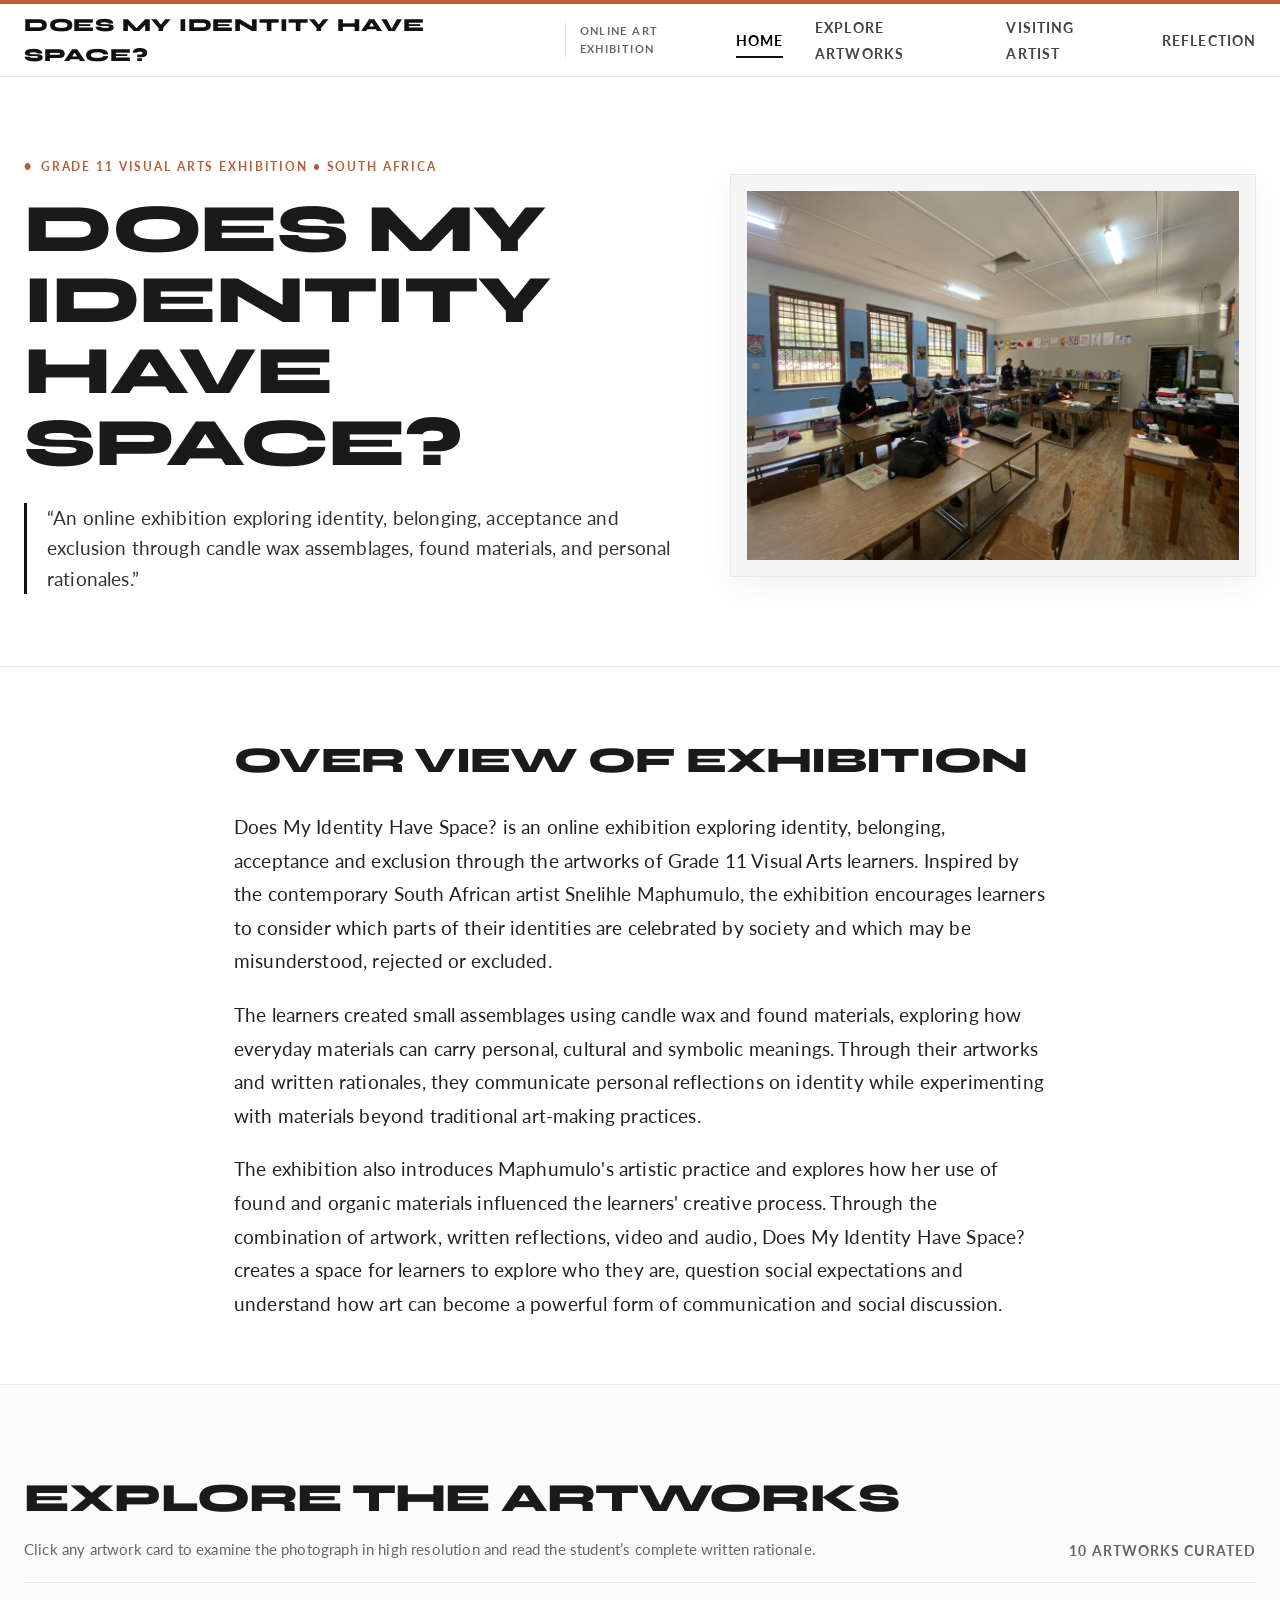
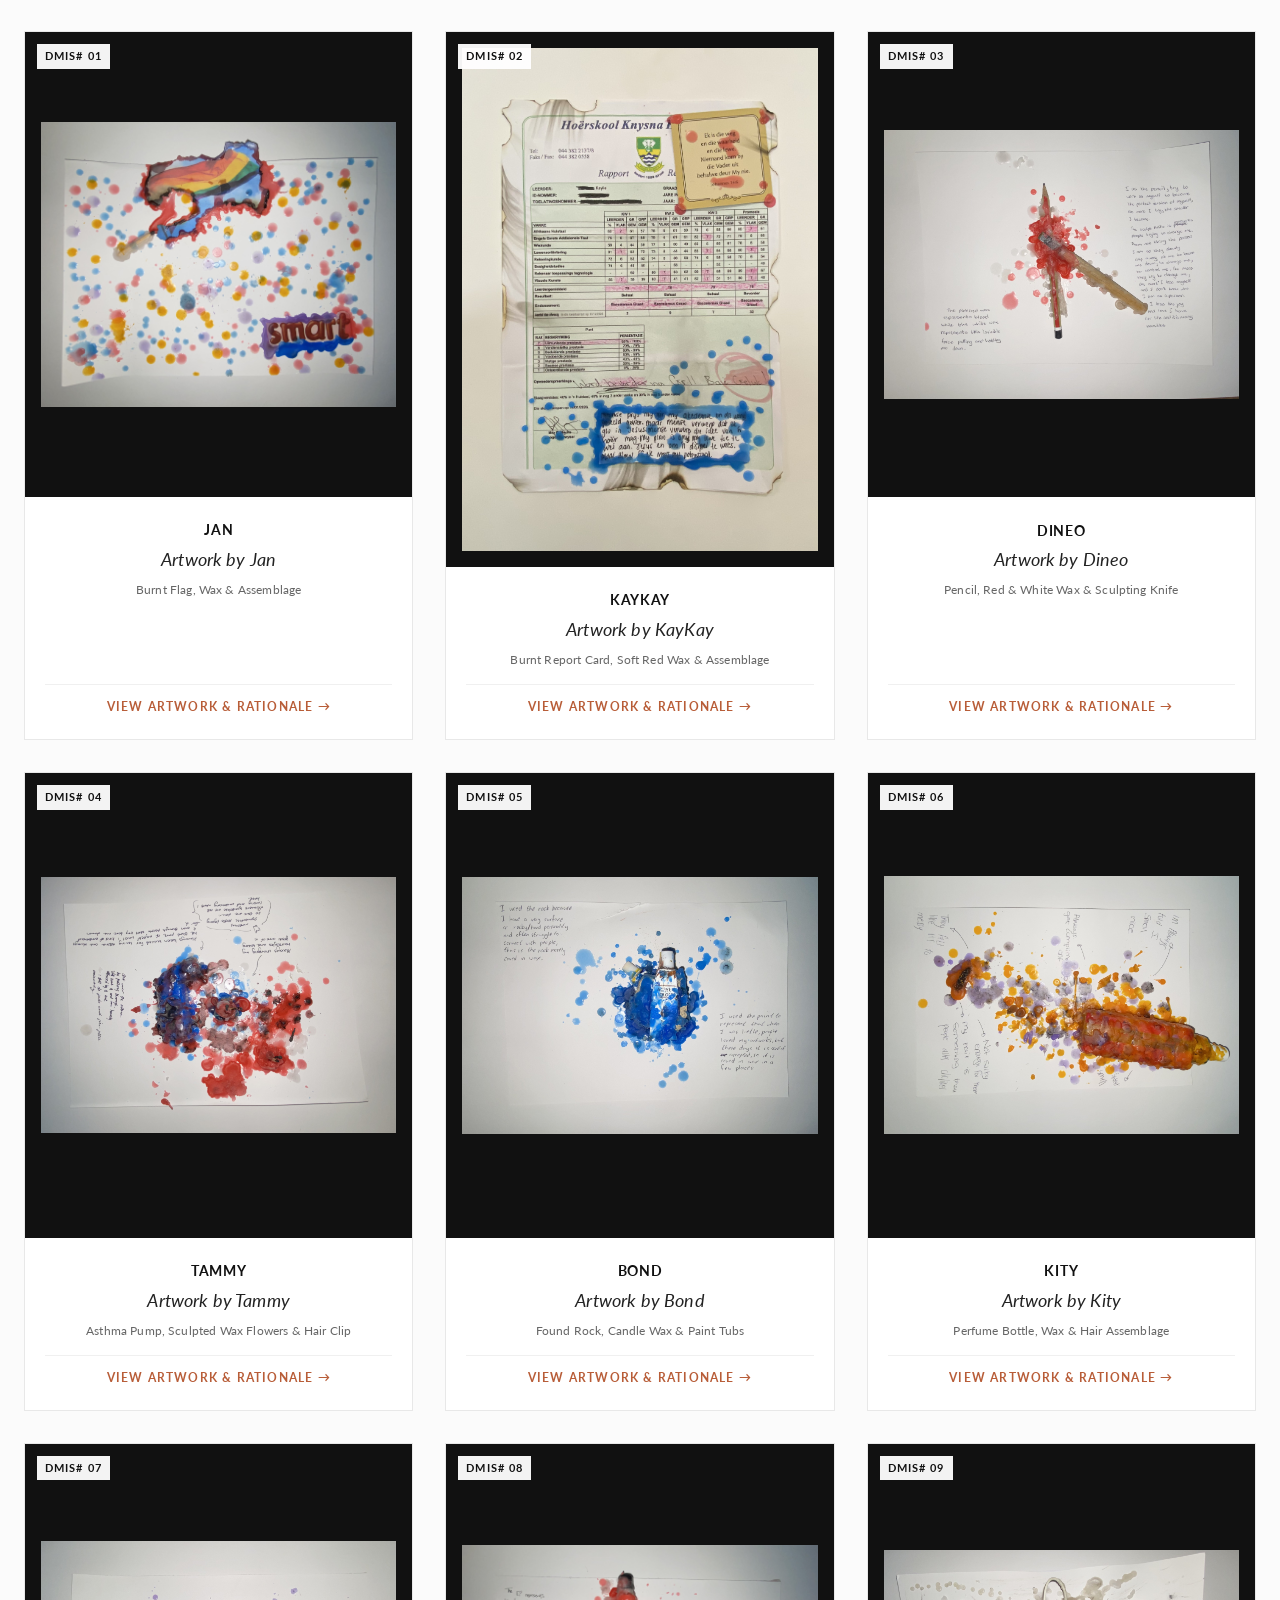
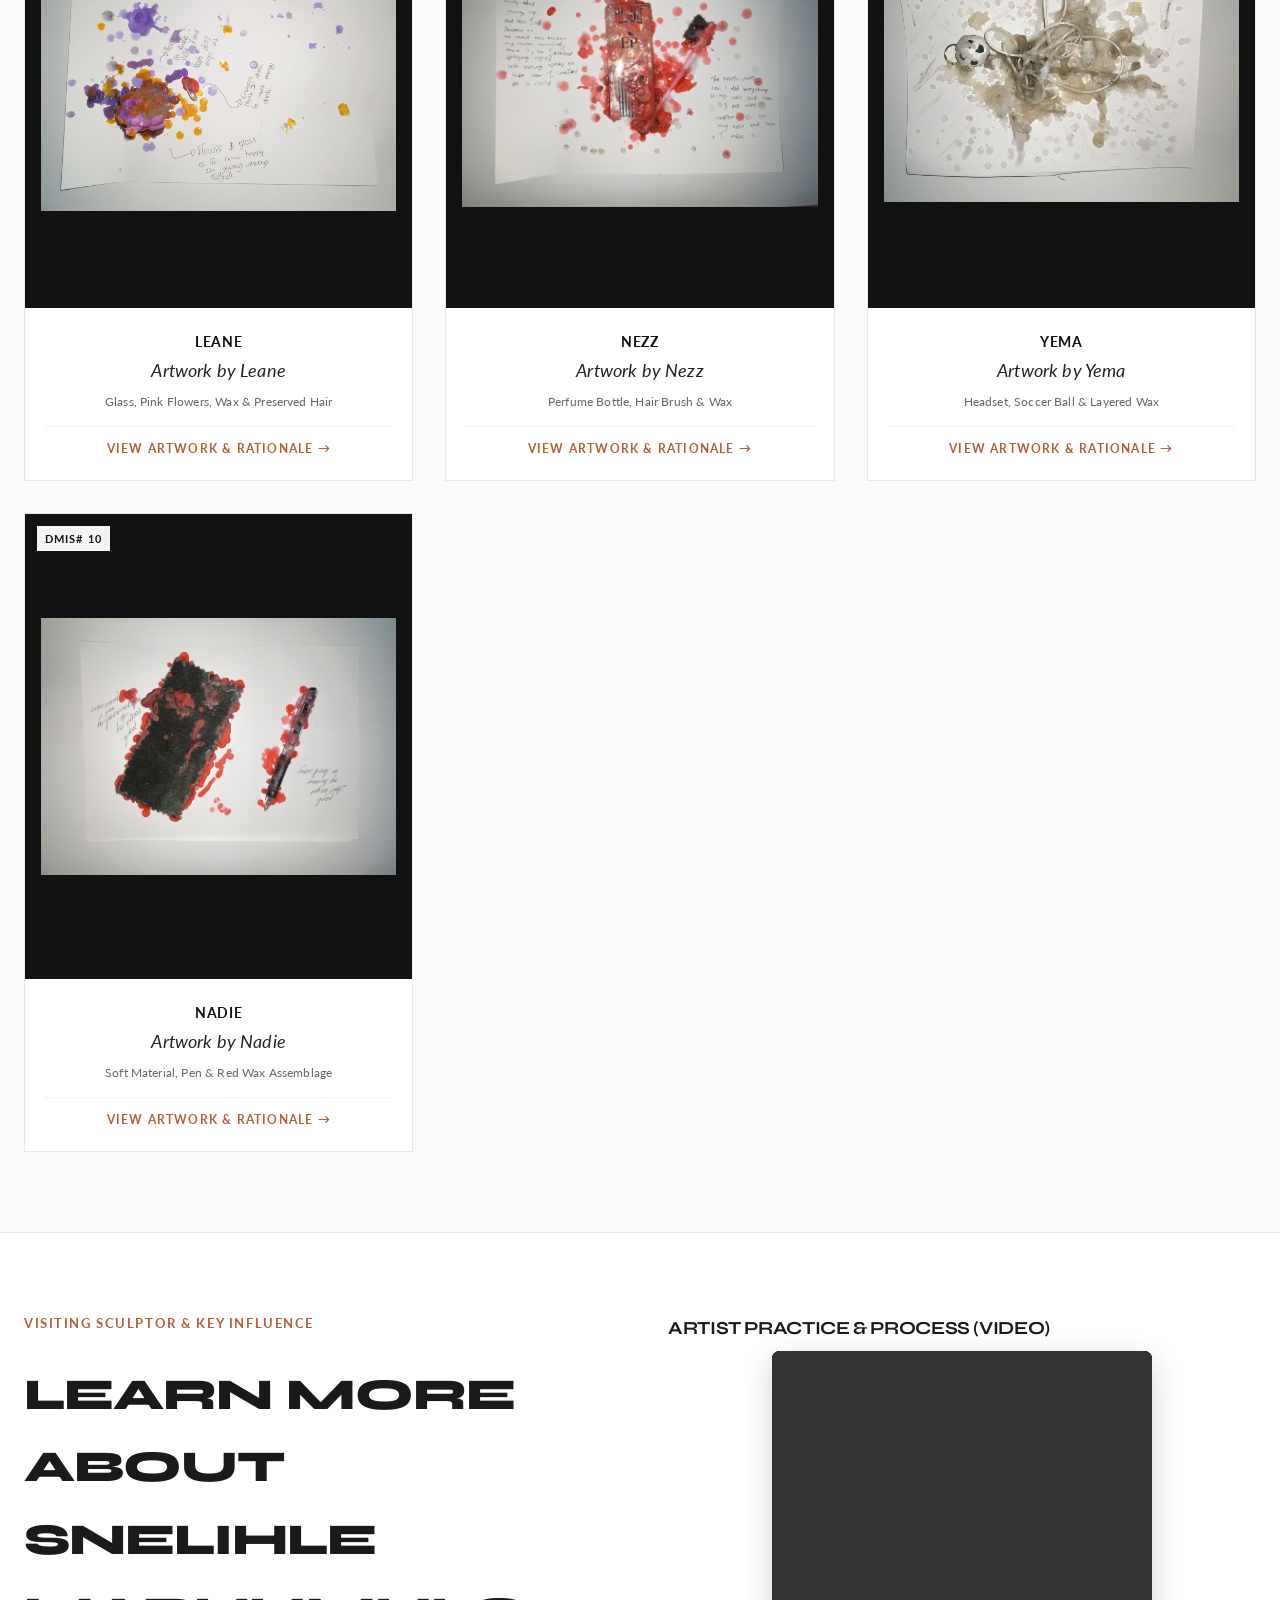
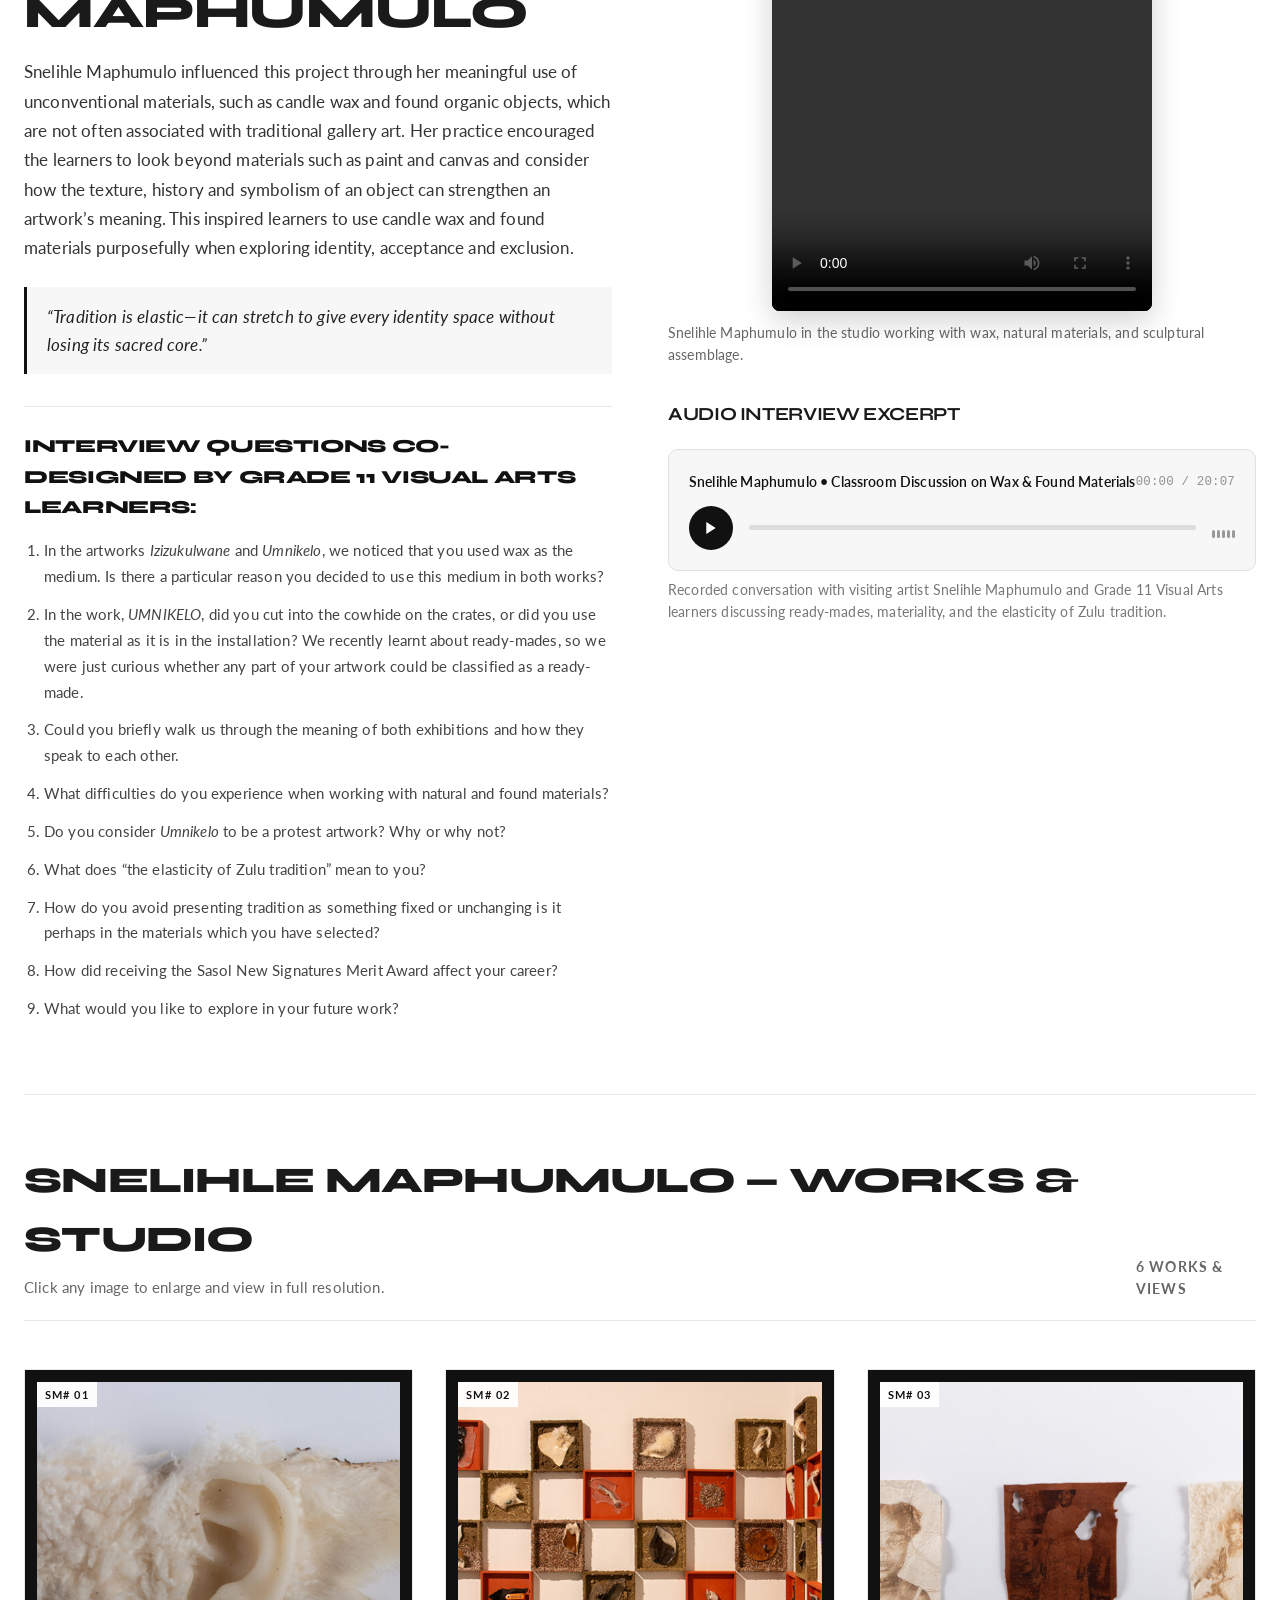
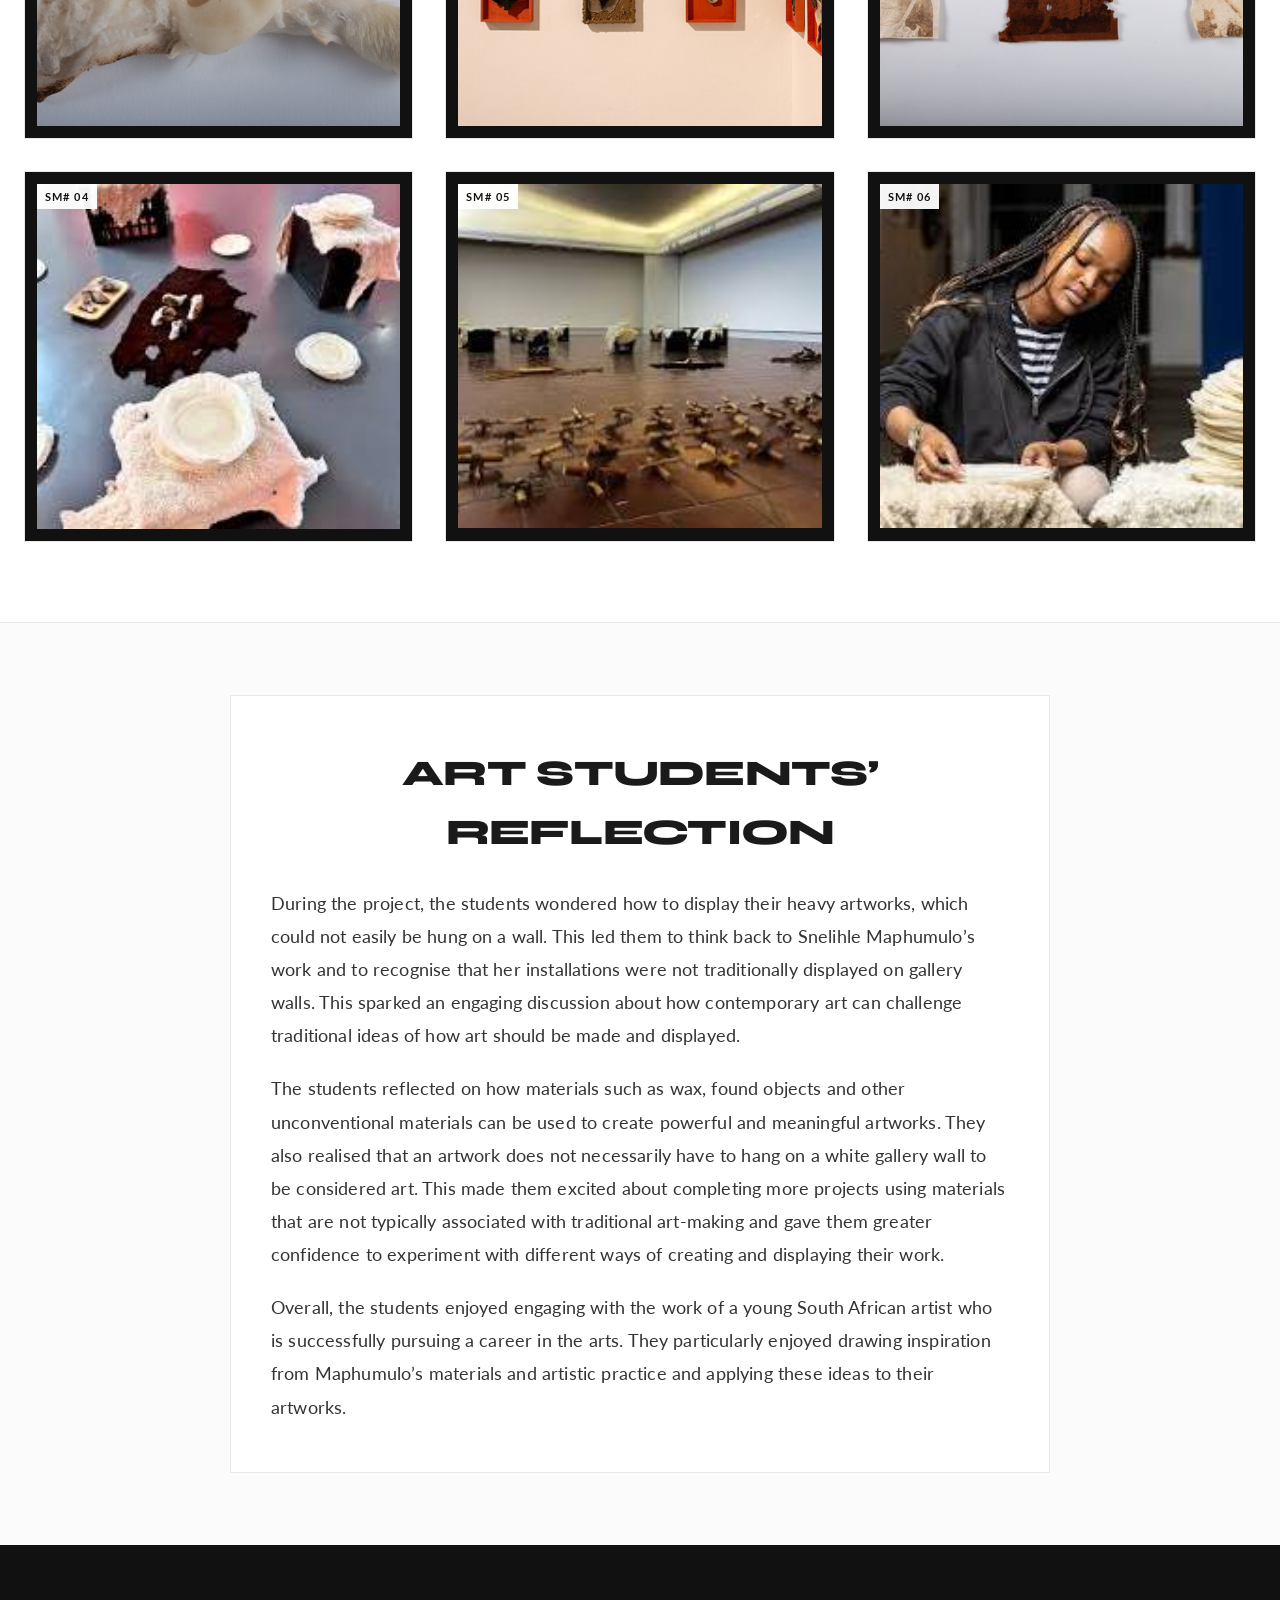
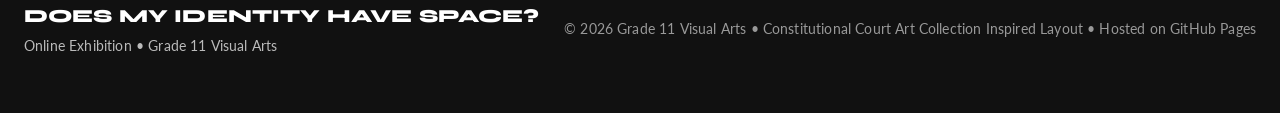
==== commit 304d3f35: "Update navigation link from 'Explore Artworks (10)' to 'Explore Artworks'" ====
--- a/index-option1.html
+++ b/index-option1.html
@@ -26,7 +26,7 @@
       <nav aria-label="Main Navigation">
         <ul class="ccac-nav-links">
           <li><a href="index-option1.html" class="active">Home</a></li>
-          <li><a href="#artworks">Explore Artworks (10)</a></li>
+          <li><a href="#artworks">Explore Artworks</a></li>
           <li><a href="#artist">Visiting Artist</a></li>
           <li><a href="#reflection">Reflection</a></li>
         </ul>
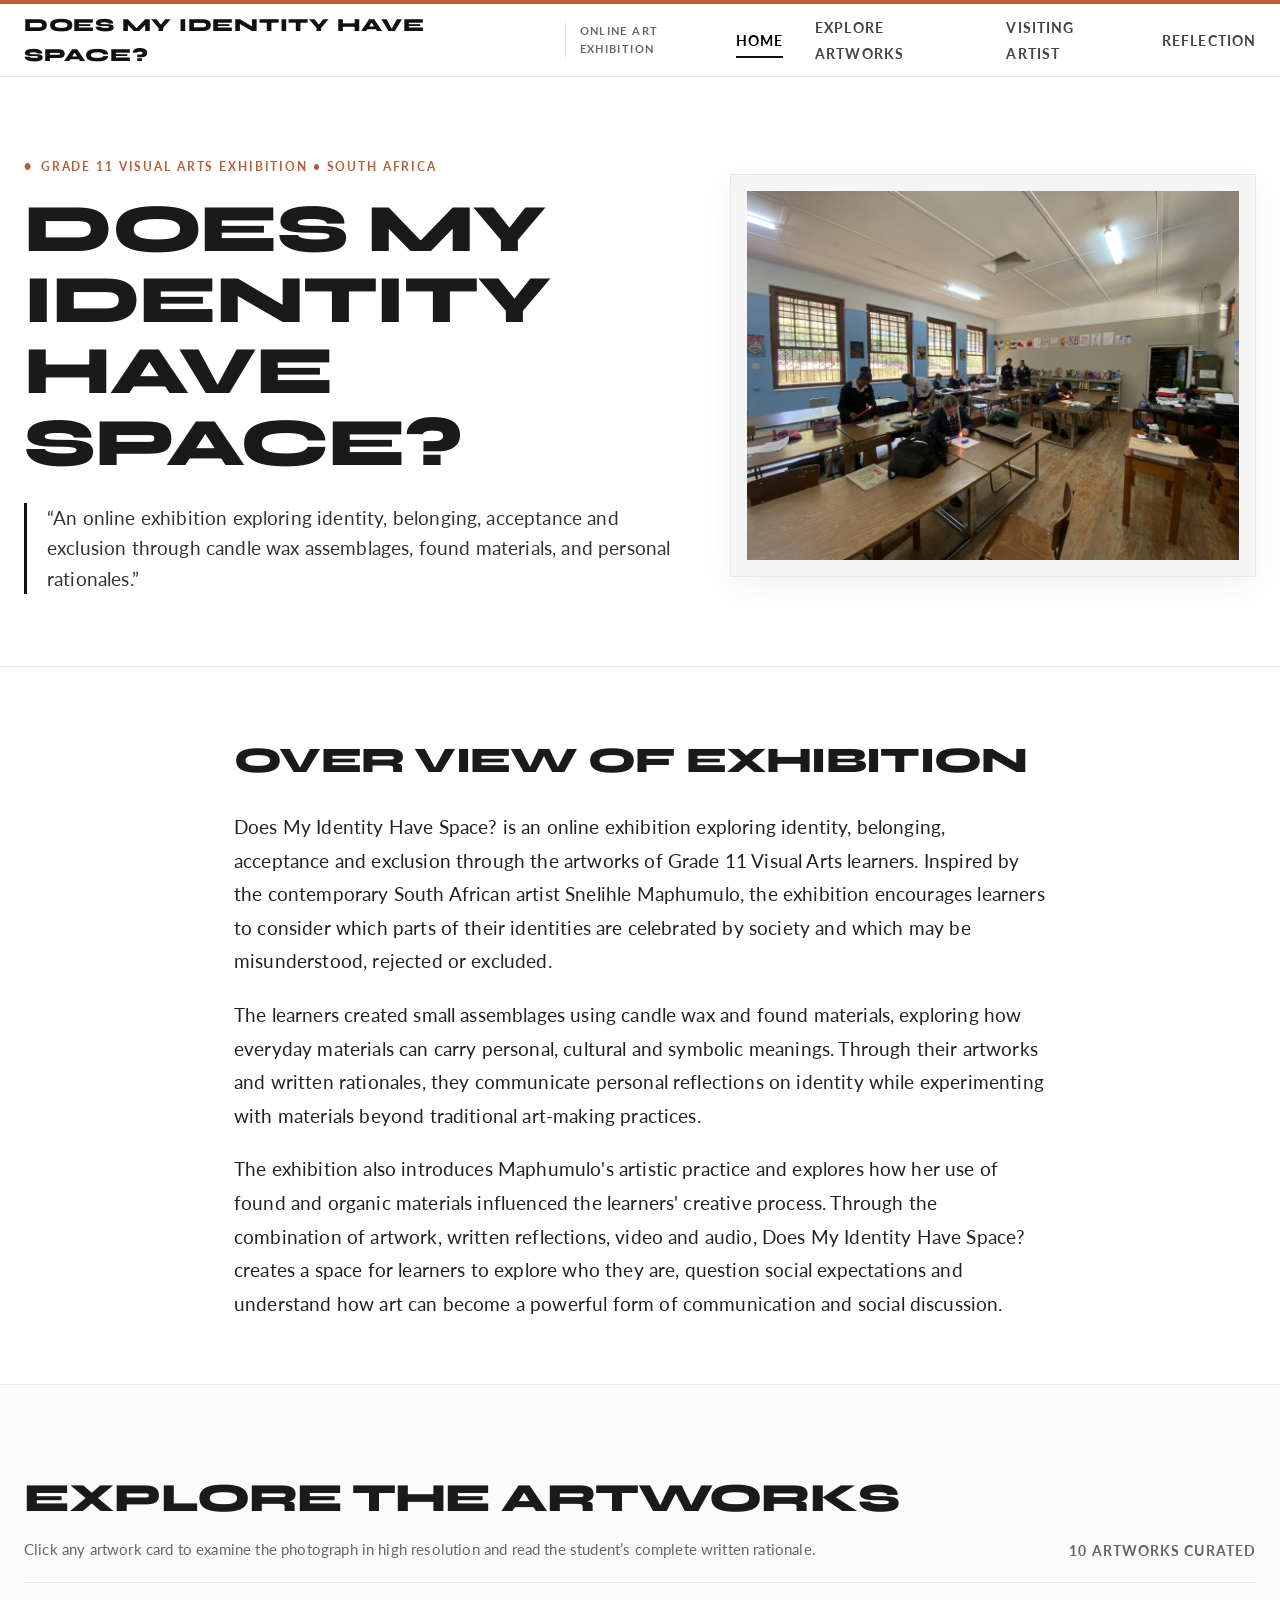
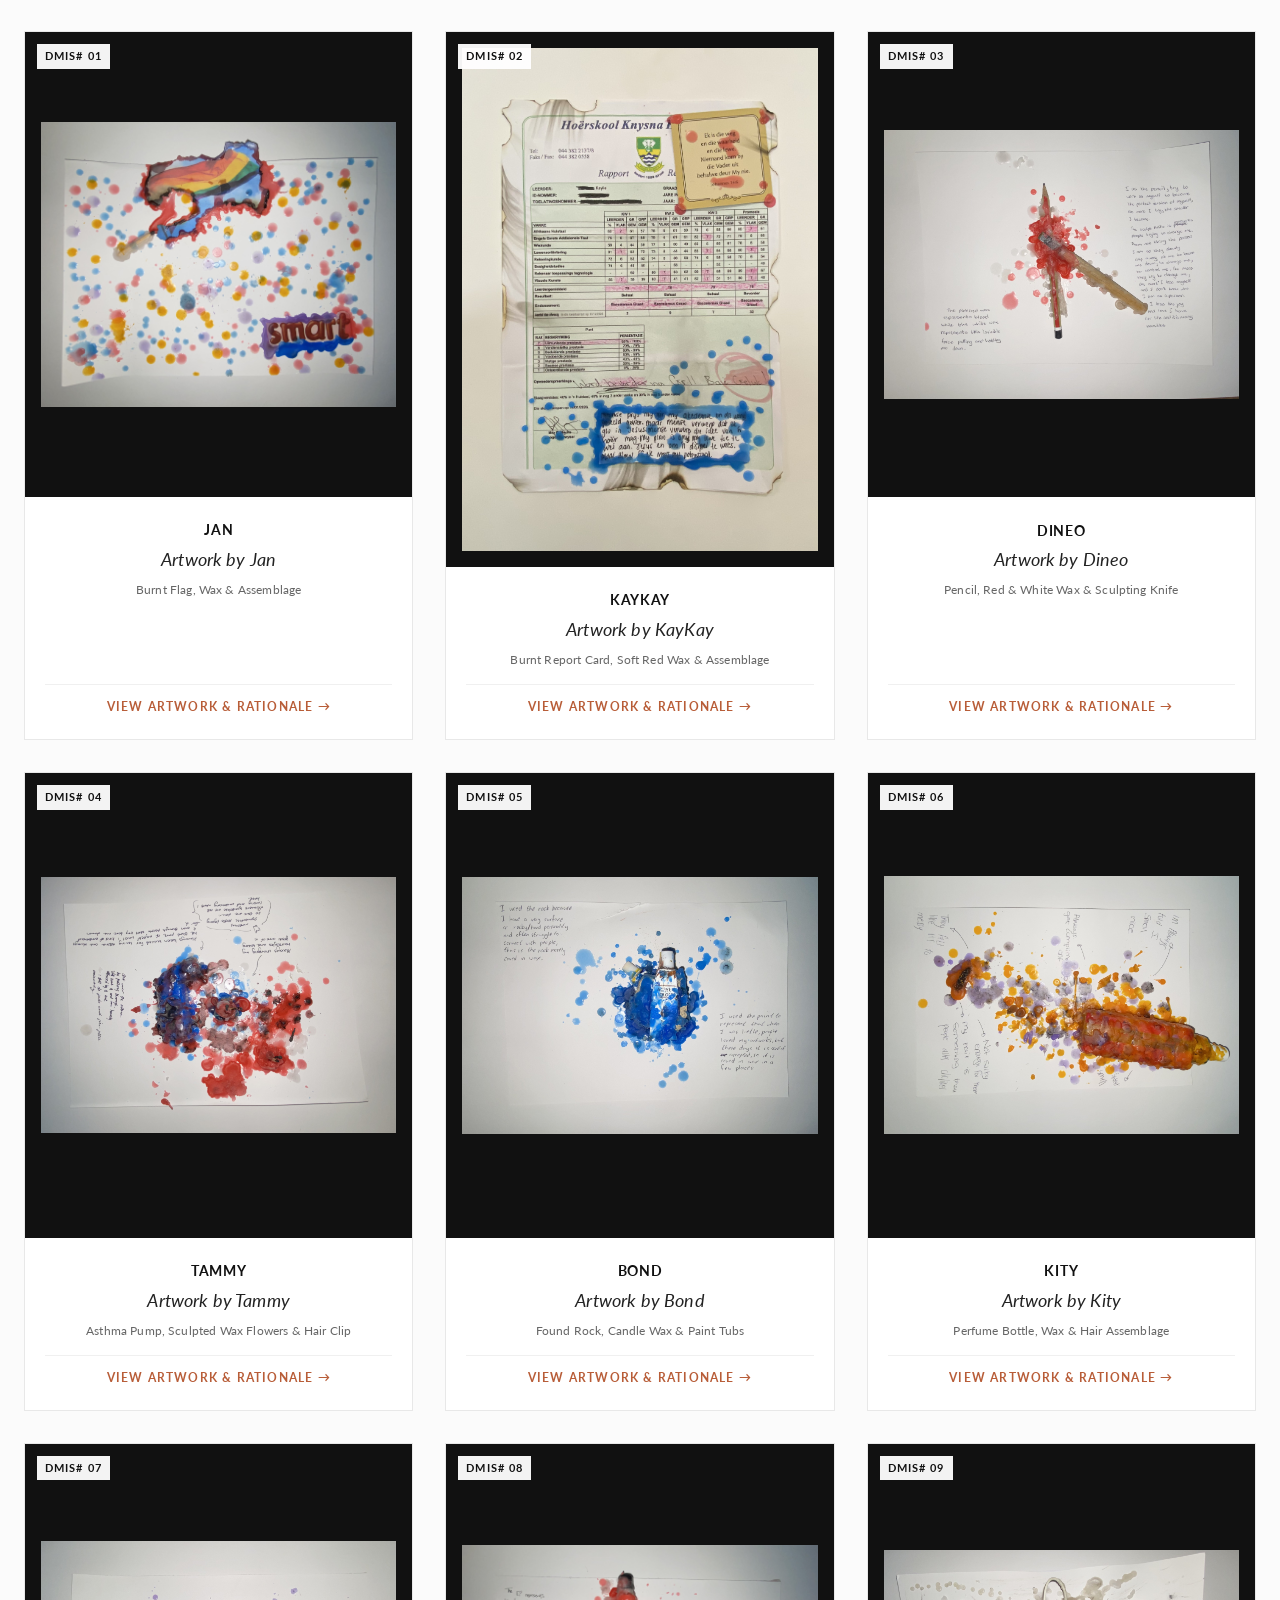
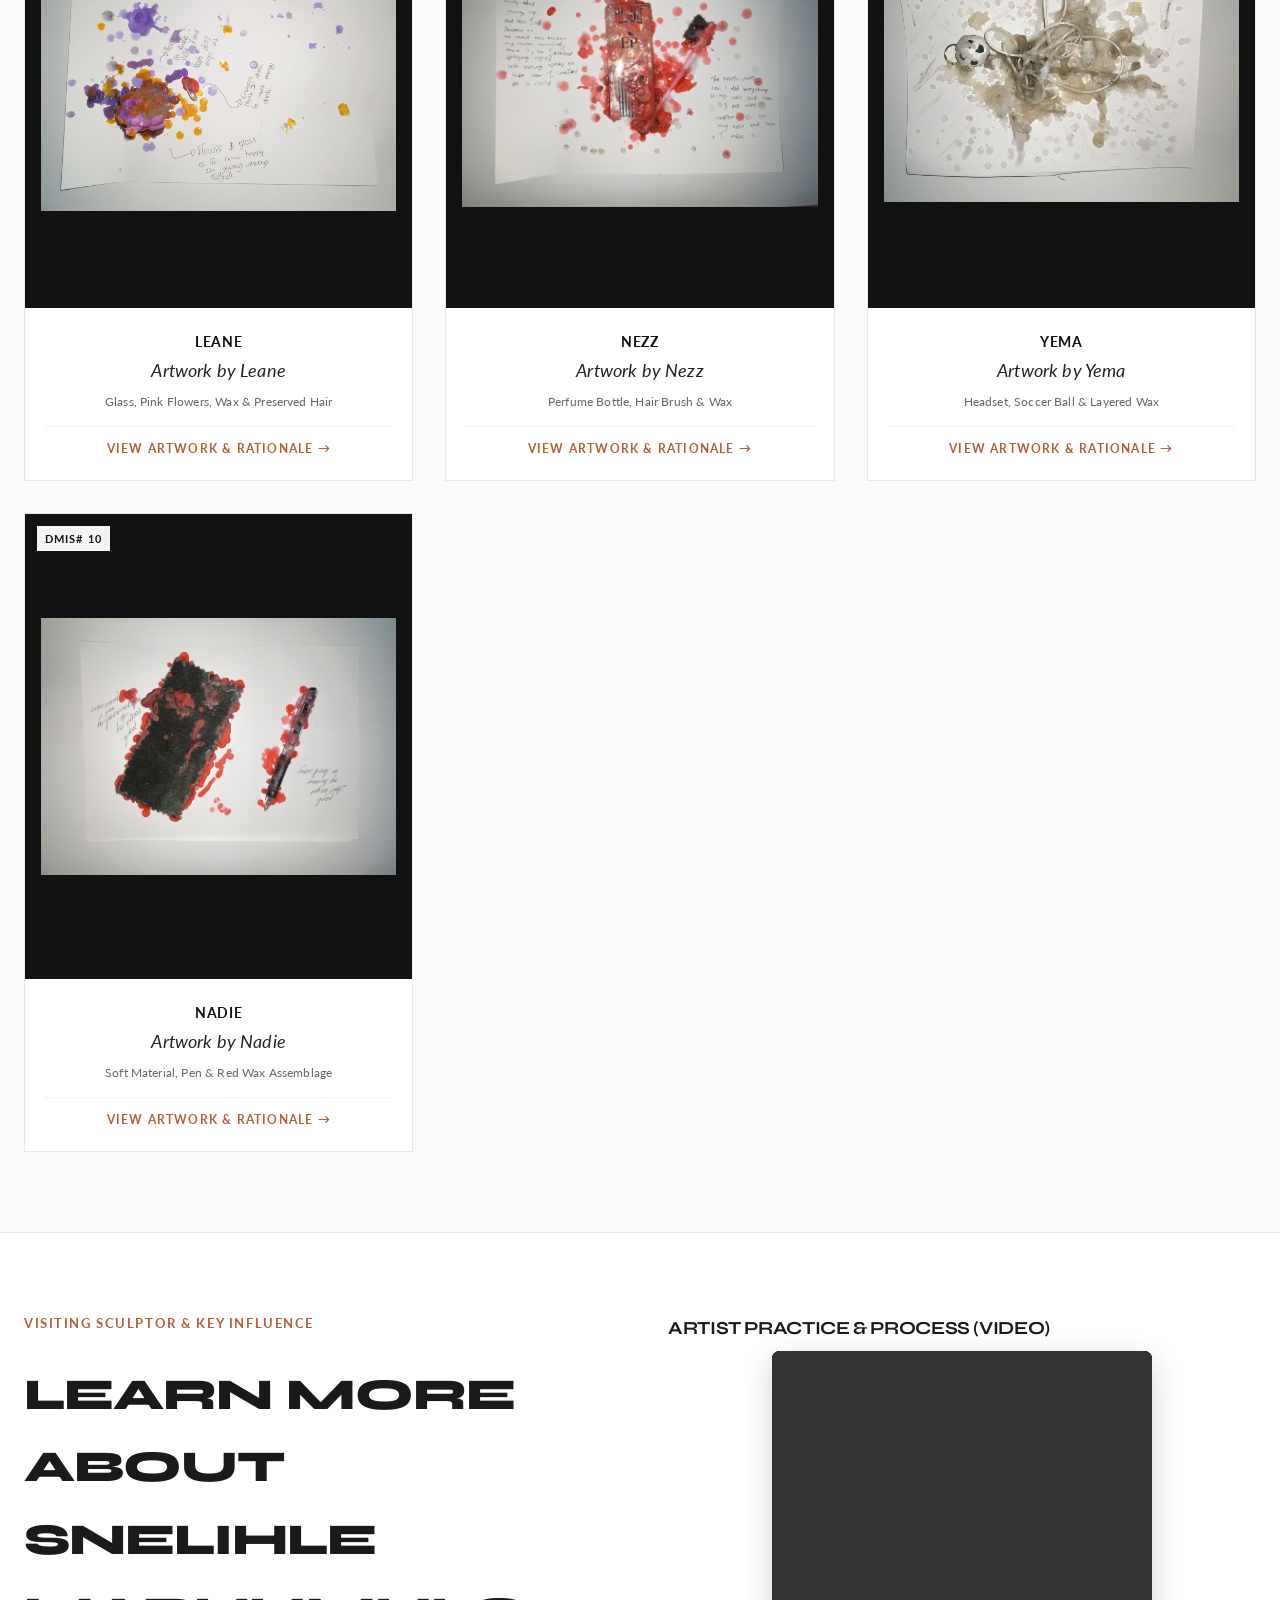
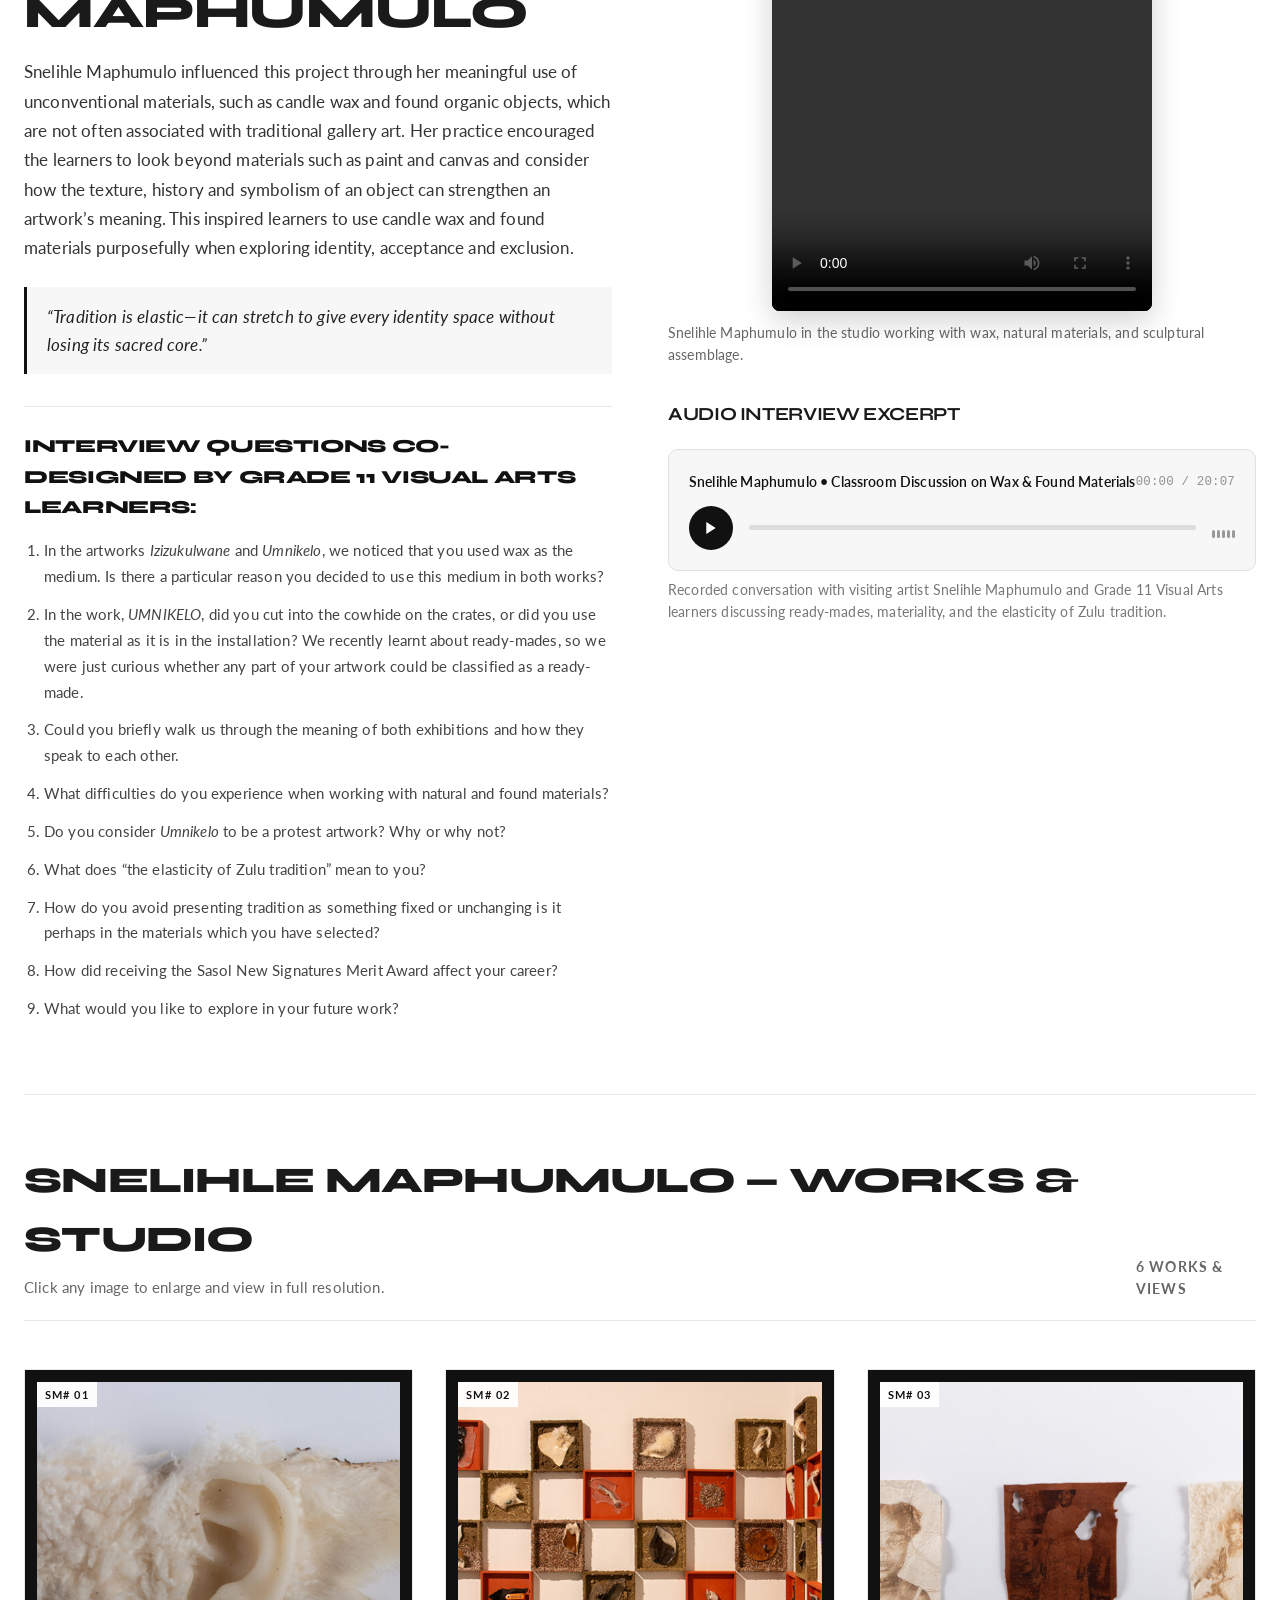
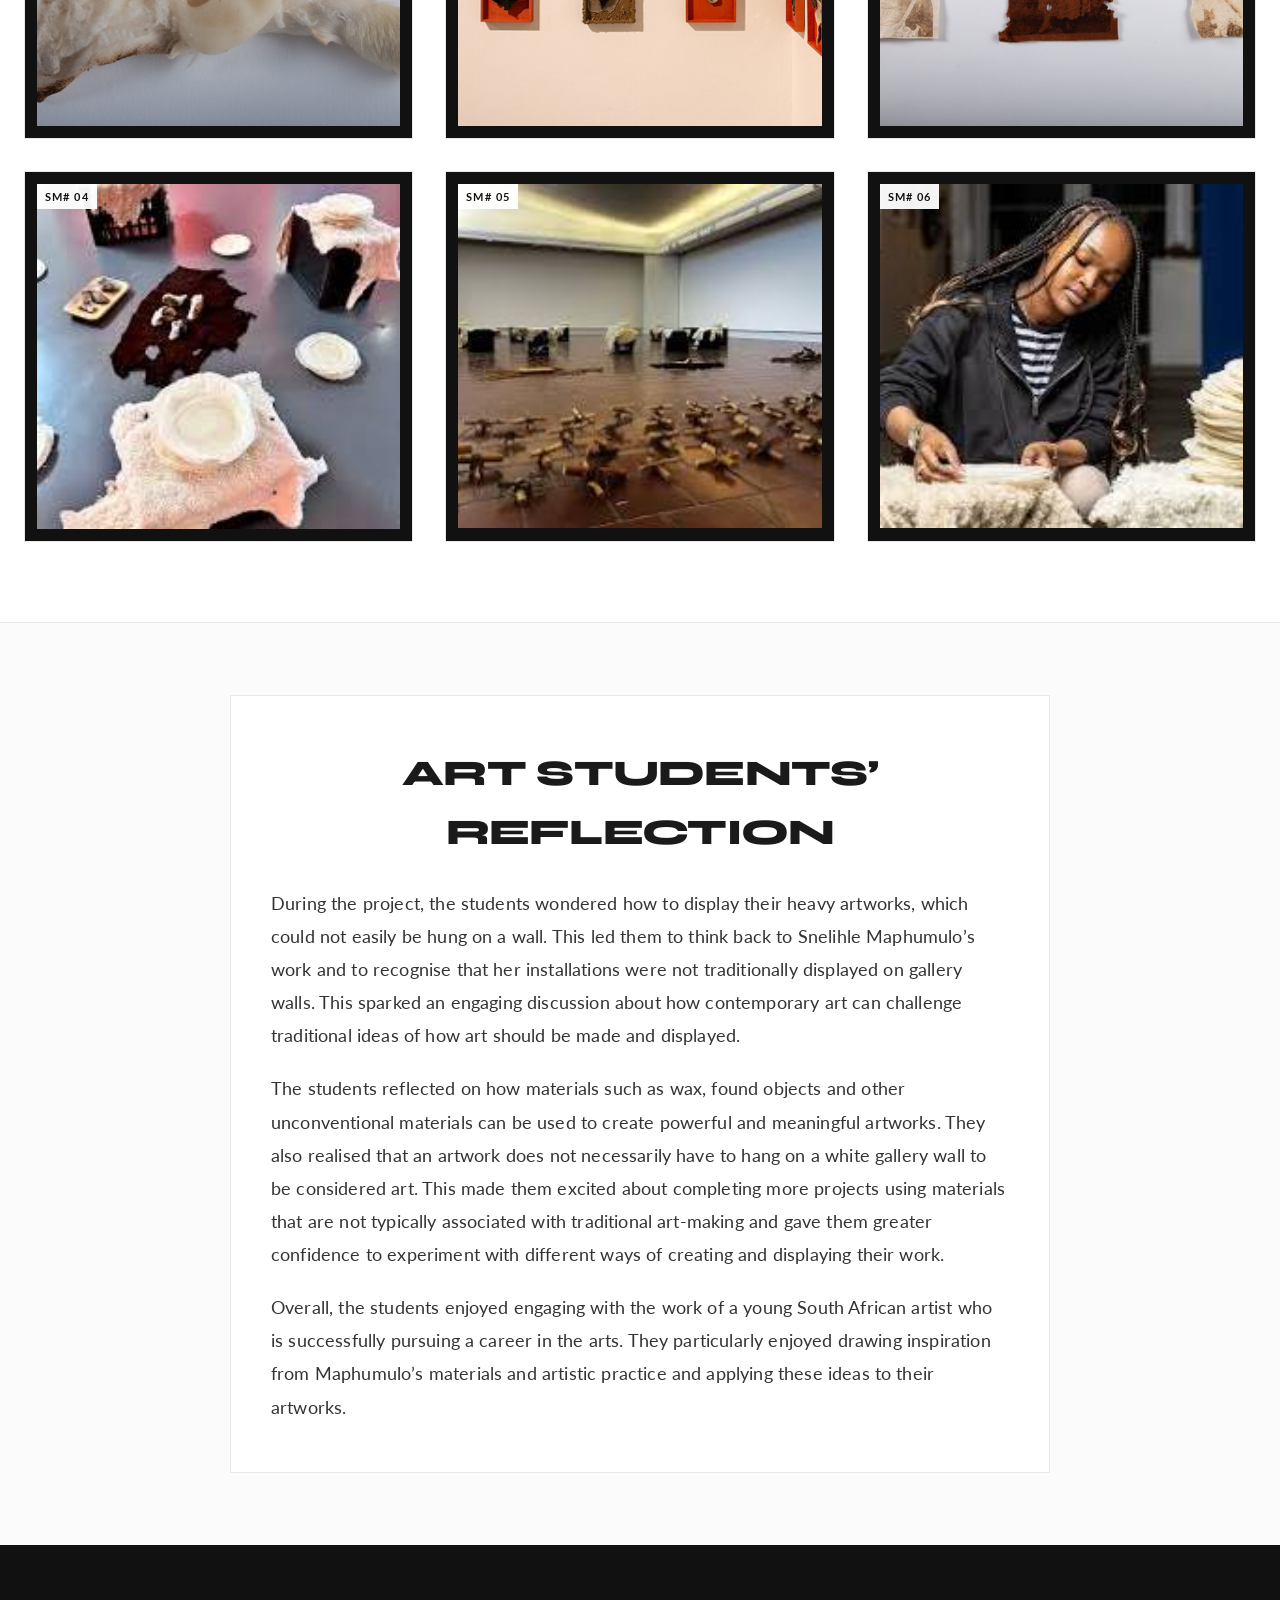
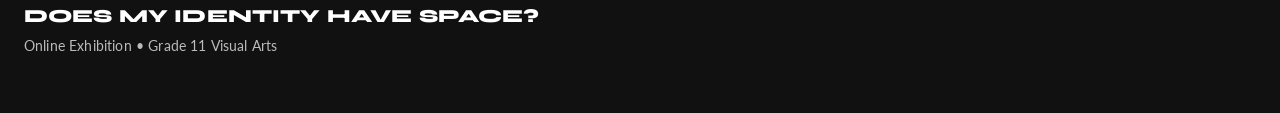
==== commit 93fe2e5a: "Remove copyright notice from footer in index-option1.html" ====
--- a/index-option1.html
+++ b/index-option1.html
@@ -22,6 +22,13 @@
         <span class="ccac-brand-logo">Does My Identity Have Space?</span>
         <span class="ccac-brand-badge">Online Art Exhibition</span>
       </a>
+
+      <!-- Mobile Navigation Hamburger Button -->
+      <button class="ccac-nav-toggle" id="navToggle" aria-label="Toggle navigation menu" aria-expanded="false">
+        <span class="nav-toggle-bar"></span>
+        <span class="nav-toggle-bar"></span>
+        <span class="nav-toggle-bar"></span>
+      </button>
 
       <nav aria-label="Main Navigation">
         <ul class="ccac-nav-links">
@@ -456,9 +463,7 @@
           Online Exhibition • Grade 11 Visual Arts
         </p>
       </div>
-      <div>
-        &copy; 2026 Grade 11 Visual Arts • Constitutional Court Art Collection Inspired Layout • Hosted on GitHub Pages
-      </div>
+
     </div>
   </footer>
 
--- a/css/shared.css
+++ b/css/shared.css
@@ -356,6 +356,59 @@
   background: #e4e4e7;
 }
 
+@media (max-width: 860px) {
+  .modal-overlay {
+    padding: 0.75rem;
+  }
+
+  .modal-card {
+    grid-template-columns: 1fr;
+    max-height: 92vh;
+    display: flex;
+    flex-direction: column;
+    overflow-y: auto;
+    -webkit-overflow-scrolling: touch;
+  }
+
+  .modal-image-col {
+    padding: 1.25rem 1rem;
+    max-height: 38vh;
+    flex-shrink: 0;
+  }
+
+  .modal-image-col img {
+    max-height: 34vh;
+    max-width: 100%;
+  }
+
+  .modal-content-col {
+    padding: 1.5rem 1.25rem;
+    overflow-y: visible;
+  }
+
+  .modal-artwork-title {
+    font-size: 1.4rem;
+  }
+
+  .modal-rationale-text {
+    font-size: 0.92rem;
+    line-height: 1.65;
+  }
+
+  .modal-quote-box {
+    padding: 0.85rem 1rem;
+    font-size: 0.88rem;
+    margin-bottom: 1.25rem;
+  }
+
+  .modal-close-btn {
+    top: 0.75rem;
+    right: 0.75rem;
+    width: 36px;
+    height: 36px;
+  }
+}
+
 /* --------------------------------------------------------------------------
    Image-Only Lightbox Mode (Artist Gallery - Blow Up Image Only, No Descriptions)
    -------------------------------------------------------------------------- */
@@ -591,6 +644,27 @@
   100% { height: 95%; }
 }
 
+@media (max-width: 600px) {
+  .audio-player-header {
+    flex-direction: column;
+    align-items: flex-start;
+    gap: 0.35rem;
+  }
+
+  .audio-track-title {
+    font-size: 0.82rem;
+    line-height: 1.4;
+  }
+
+  .audio-controls-row {
+    gap: 0.75rem;
+  }
+
+  .custom-audio-player {
+    padding: 1rem;
+  }
+}
+
 /* ==========================================================================
    HTML5 NATIVE VIDEO CONTAINER
    ========================================================================== */
--- a/css/option1.css
+++ b/css/option1.css
@@ -126,6 +126,45 @@
   background: #111;
 }
 
+/* Navigation Toggle Button (Hidden on Desktop) */
+.ccac-nav-toggle {
+  display: none;
+  background: transparent;
+  border: none;
+  cursor: pointer;
+  padding: 0.5rem;
+  width: 42px;
+  height: 42px;
+  position: relative;
+  z-index: 1001;
+  flex-direction: column;
+  justify-content: center;
+  align-items: center;
+  gap: 5px;
+}
+
+.ccac-nav-toggle .nav-toggle-bar {
+  display: block;
+  width: 24px;
+  height: 2px;
+  background-color: #111111;
+  border-radius: 1px;
+  transition: transform 0.25s ease, opacity 0.25s ease;
+}
+
+.ccac-nav-toggle.open .nav-toggle-bar:nth-child(1) {
+  transform: translateY(7px) rotate(45deg);
+}
+
+.ccac-nav-toggle.open .nav-toggle-bar:nth-child(2) {
+  opacity: 0;
+}
+
+.ccac-nav-toggle.open .nav-toggle-bar:nth-child(3) {
+  transform: translateY(-7px) rotate(-45deg);
+}
+
+
 /* Minimal Hero */
 .ccac-hero {
   position: relative;
@@ -556,3 +595,203 @@
     text-align: left;
   }
 }
+
+/* ==========================================================================
+   MOBILE RESPONSIVENESS ENHANCEMENTS (max-width: 768px)
+   Leaves desktop (min-width: 769px) 100% untouched and pixel-identical.
+   ========================================================================== */
+@media (max-width: 768px) {
+  /* Navigation */
+  .ccac-nav-inner {
+    height: 64px;
+  }
+
+  .ccac-brand-logo {
+    font-size: clamp(0.92rem, 3.8vw, 1.05rem);
+    letter-spacing: 0.02em;
+  }
+
+  .ccac-nav-toggle {
+    display: flex;
+  }
+
+  .ccac-nav-links {
+    position: fixed;
+    top: 68px; /* 64px header + 4px top brand stripe */
+    left: 0;
+    width: 100%;
+    background: #ffffff;
+    border-bottom: 2px solid var(--ccac-border-dark);
+    flex-direction: column;
+    align-items: flex-start;
+    gap: 0;
+    padding: 0.5rem 0 1rem 0;
+    box-shadow: 0 16px 36px rgba(0, 0, 0, 0.12);
+    display: none;
+    z-index: 999;
+  }
+
+  .ccac-nav-links.open {
+    display: flex;
+    animation: navSlideDown 0.25s ease forwards;
+  }
+
+  @keyframes navSlideDown {
+    from {
+      opacity: 0;
+      transform: translateY(-8px);
+    }
+    to {
+      opacity: 1;
+      transform: translateY(0);
+    }
+  }
+
+  .ccac-nav-links li {
+    width: 100%;
+  }
+
+  .ccac-nav-links a {
+    display: block;
+    width: 100%;
+    padding: 0.9rem 1.5rem;
+    font-size: 0.95rem;
+    color: #222;
+    border-bottom: 1px solid #f2f2f2;
+  }
+
+  .ccac-nav-links a:hover,
+  .ccac-nav-links a.active {
+    background: var(--ccac-accent-light);
+    color: var(--ccac-accent);
+  }
+
+  .ccac-nav-links a.active::after {
+    display: none;
+  }
+
+  /* Hero Section */
+  .ccac-hero {
+    padding: 3rem 0 2.25rem 0;
+  }
+
+  .ccac-hero-grid {
+    gap: 2rem;
+  }
+
+  .ccac-hero-title {
+    font-size: clamp(2.1rem, 7.8vw, 3rem);
+    line-height: 1.08;
+    margin-bottom: 1.15rem;
+  }
+
+  .ccac-hero-quote {
+    font-size: 1.02rem;
+    line-height: 1.6;
+    padding-left: 1rem;
+  }
+
+  .ccac-hero-visual {
+    padding: 0.65rem;
+  }
+
+  /* Overview Section */
+  .ccac-overview {
+    padding: 2.75rem 0;
+  }
+
+  .ccac-overview-inner h2 {
+    font-size: clamp(1.75rem, 6vw, 2.25rem);
+    margin-bottom: 1rem;
+  }
+
+  .ccac-overview-lead {
+    font-size: 1.05rem;
+    line-height: 1.7;
+  }
+
+  /* Artworks Collection */
+  .ccac-artworks-section {
+    padding: 3.5rem 0;
+  }
+
+  .ccac-section-header {
+    margin-bottom: 2rem;
+    gap: 0.75rem;
+  }
+
+  .ccac-section-header h2 {
+    font-size: clamp(1.85rem, 6.5vw, 2.5rem);
+  }
+
+  /* Visiting Artist Section */
+  .ccac-artist-section {
+    padding: 3.5rem 0;
+  }
+
+  .ccac-artist-grid {
+    gap: 2.5rem;
+  }
+
+  .ccac-artist-info h2 {
+    font-size: clamp(1.85rem, 6.5vw, 2.5rem);
+  }
+
+  .ccac-artist-info p {
+    font-size: 1rem;
+    line-height: 1.7;
+  }
+
+  .ccac-quote-block {
+    font-size: 1rem;
+    padding: 0.85rem 1rem;
+  }
+
+  .ccac-artist-gallery {
+    margin-top: 3rem !important;
+    padding-top: 2.5rem !important;
+  }
+
+  .ccac-artist-gallery h3 {
+    font-size: clamp(1.5rem, 5.5vw, 2.25rem) !important;
+  }
+
+  /* Reflection Section */
+  .ccac-reflection {
+    padding: 3.5rem 0;
+  }
+
+  .ccac-reflection-card {
+    padding: 2.25rem 1.25rem;
+  }
+
+  .ccac-reflection-card h2 {
+    font-size: clamp(1.65rem, 5.5vw, 2.25rem);
+    margin-bottom: 1rem;
+  }
+
+  .ccac-reflection-card p {
+    font-size: 1.02rem;
+    line-height: 1.7;
+  }
+
+  /* Footer */
+  .ccac-footer {
+    padding: 2.75rem 0;
+  }
+}
+
+@media (max-width: 599px) {
+  .ccac-catalog-grid {
+    gap: 1.5rem;
+  }
+
+  .ccac-card-media {
+    padding: 0.75rem;
+  }
+
+  .ccac-card-body {
+    padding: 1.15rem 1rem;
+  }
+}
+
